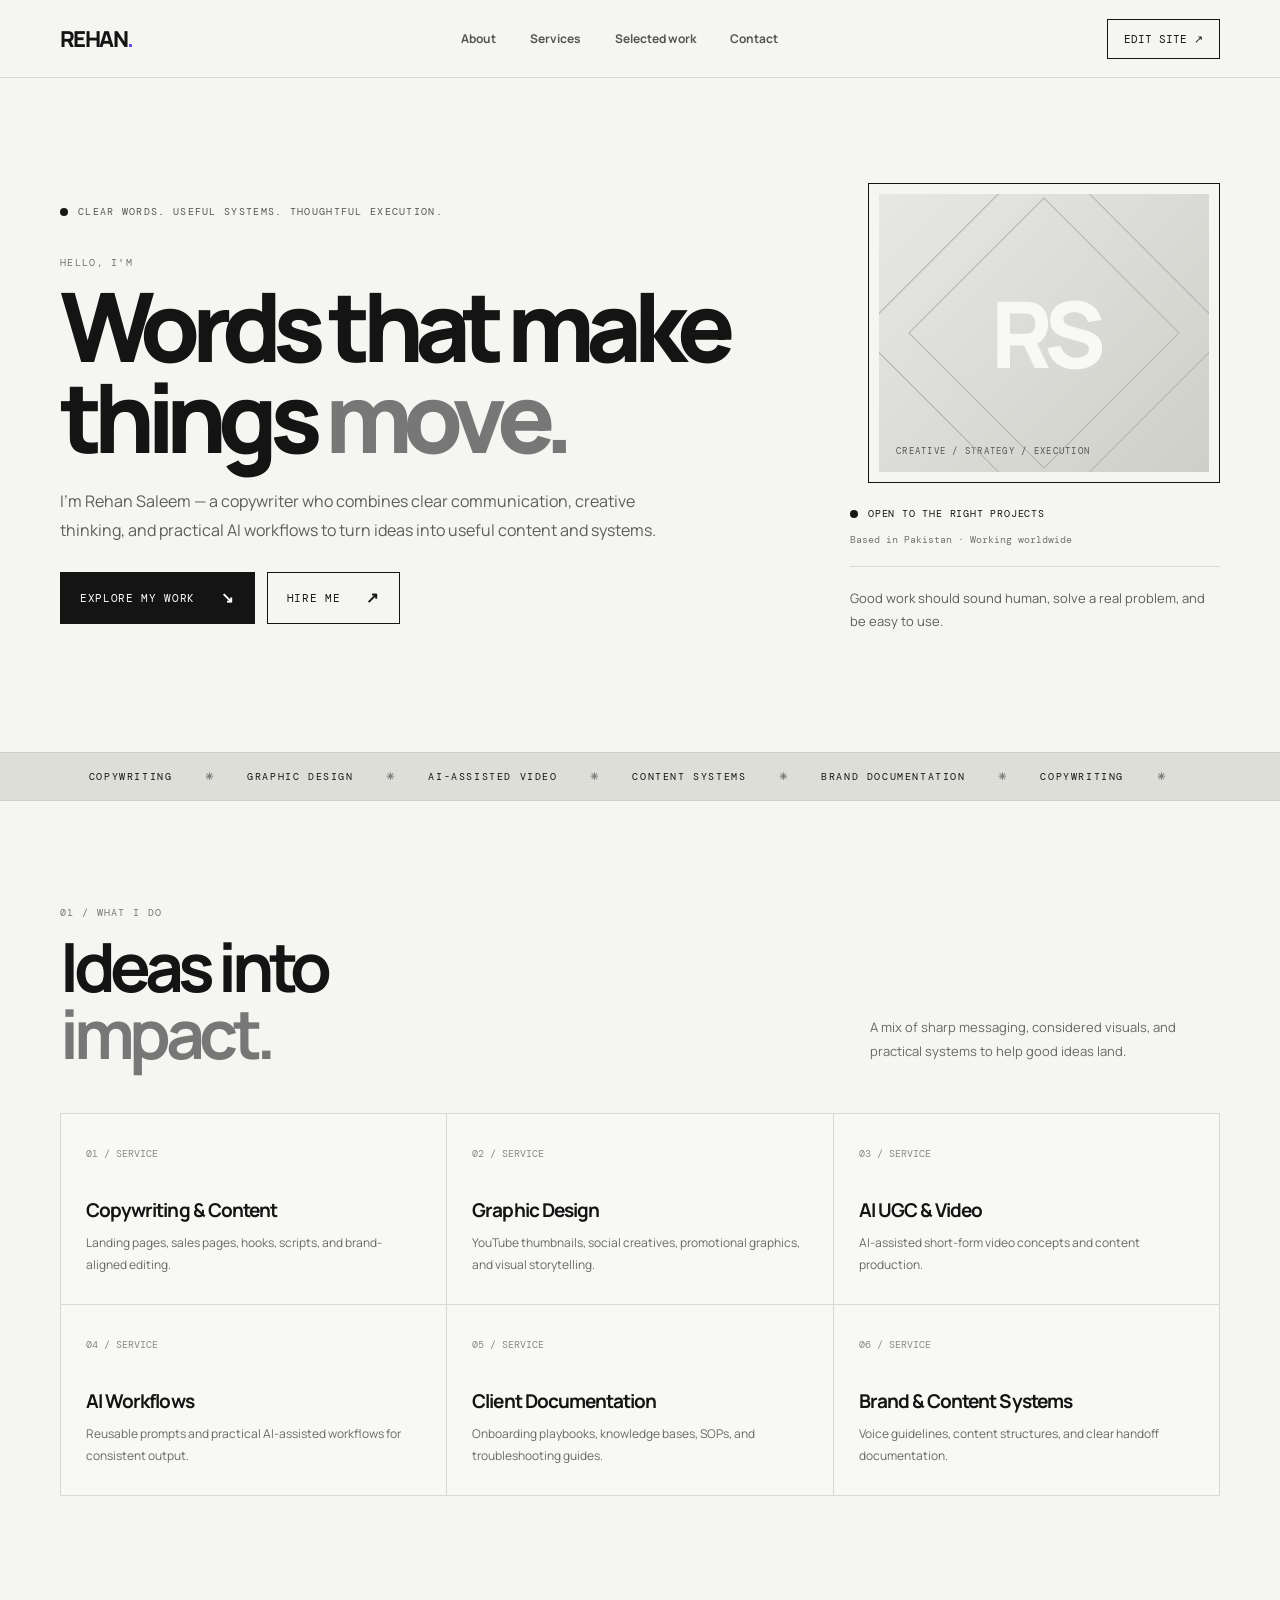
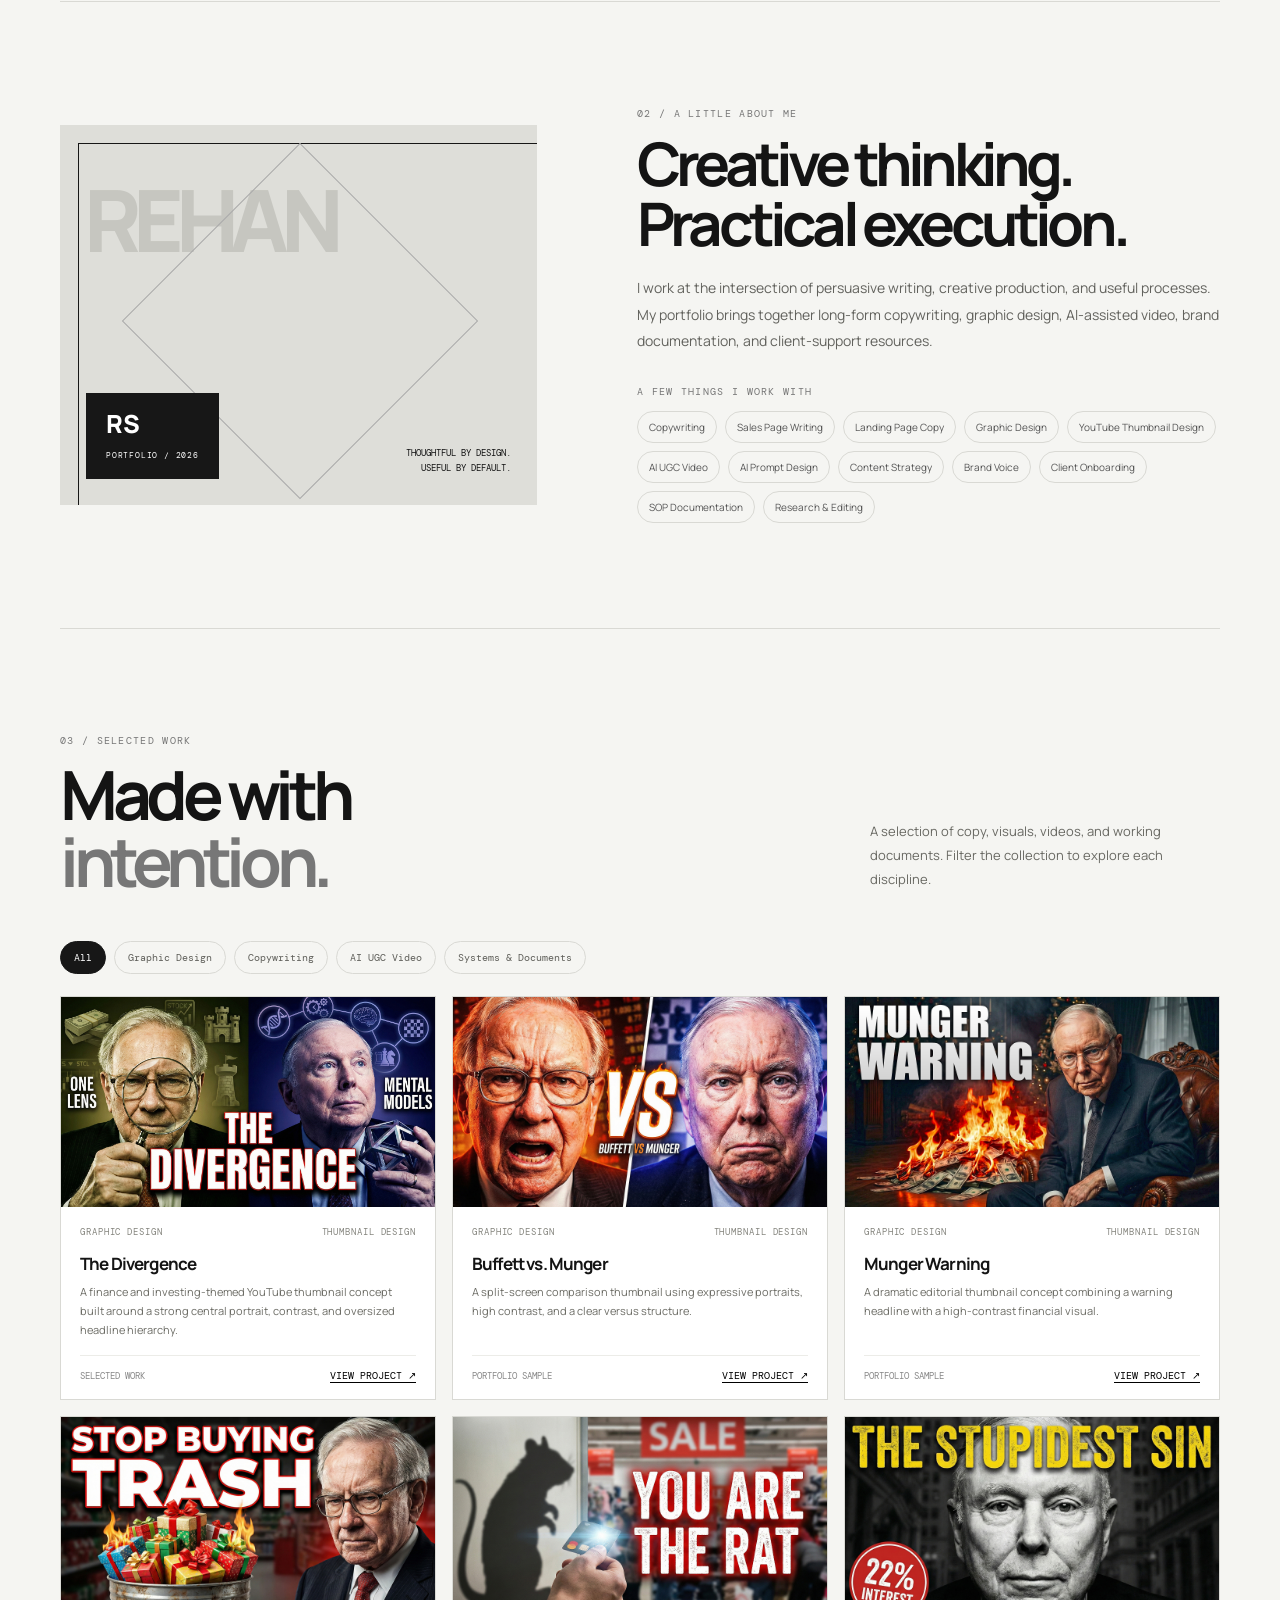
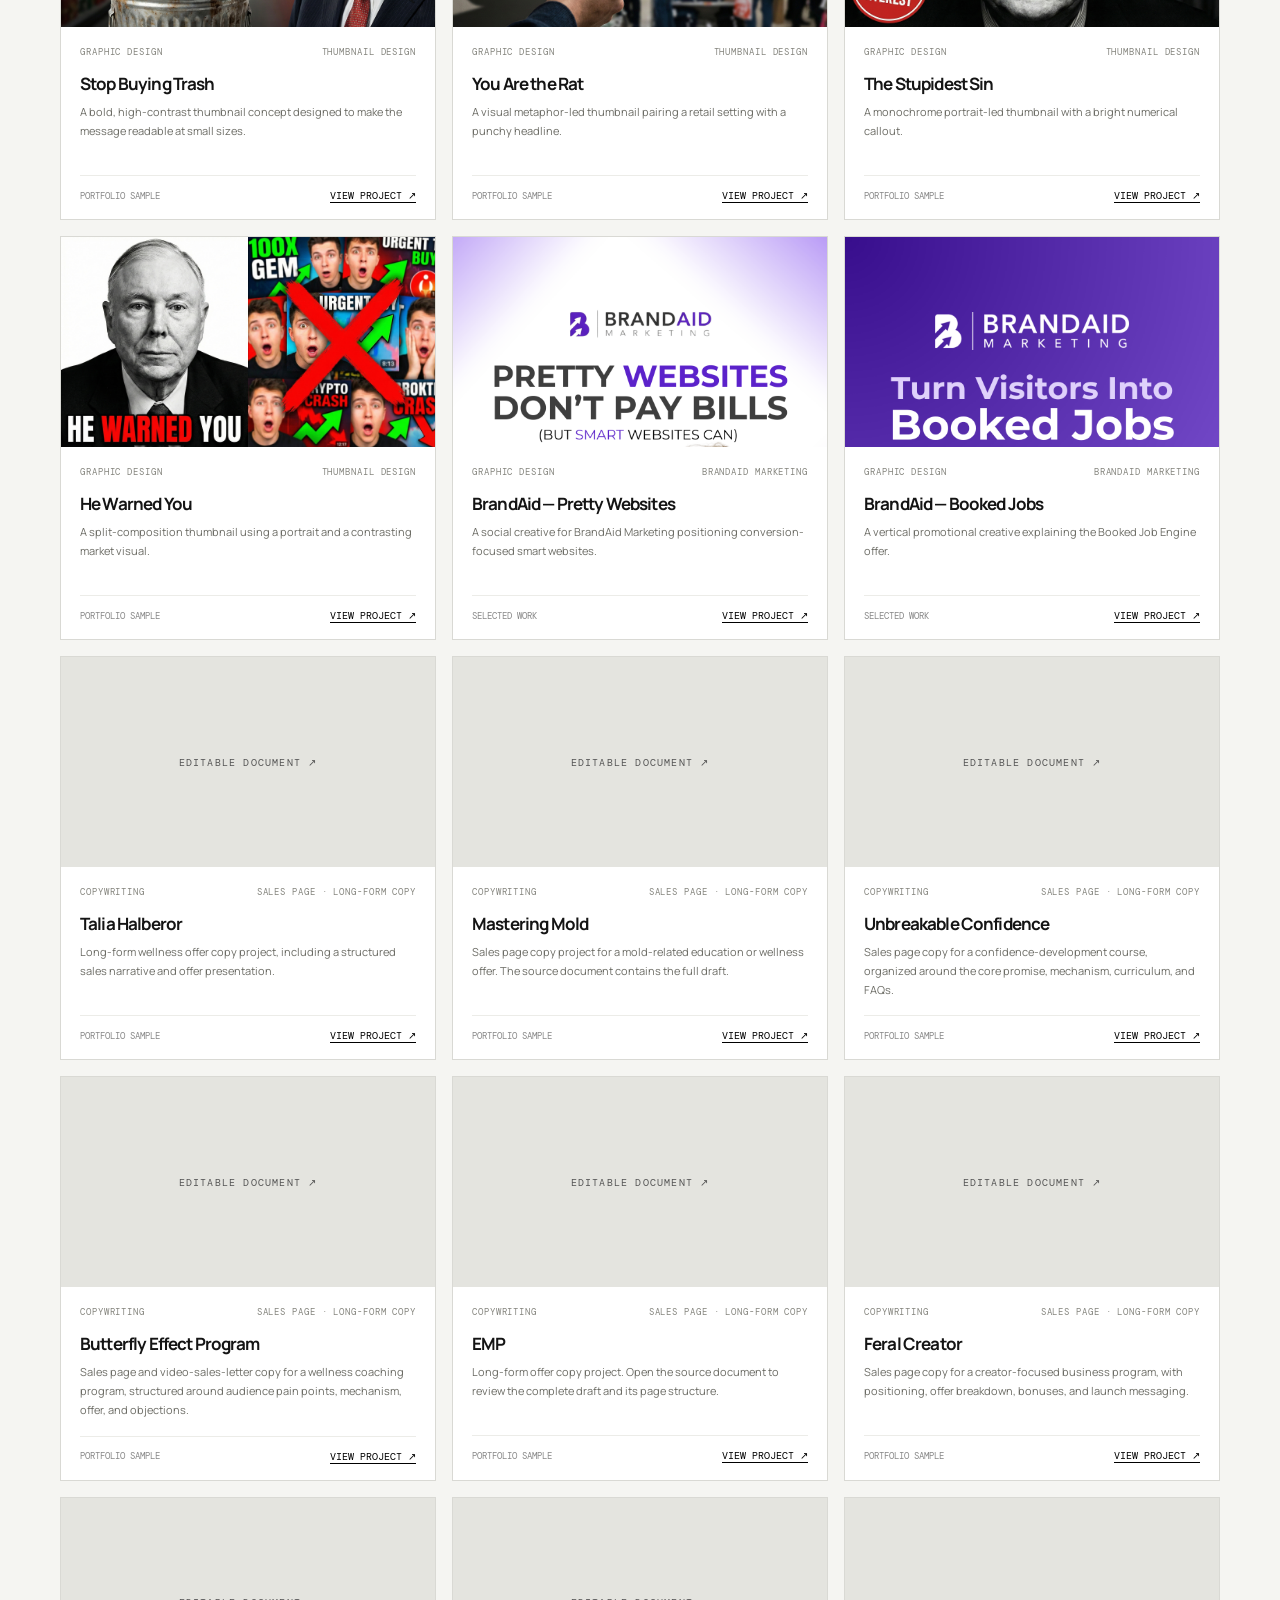
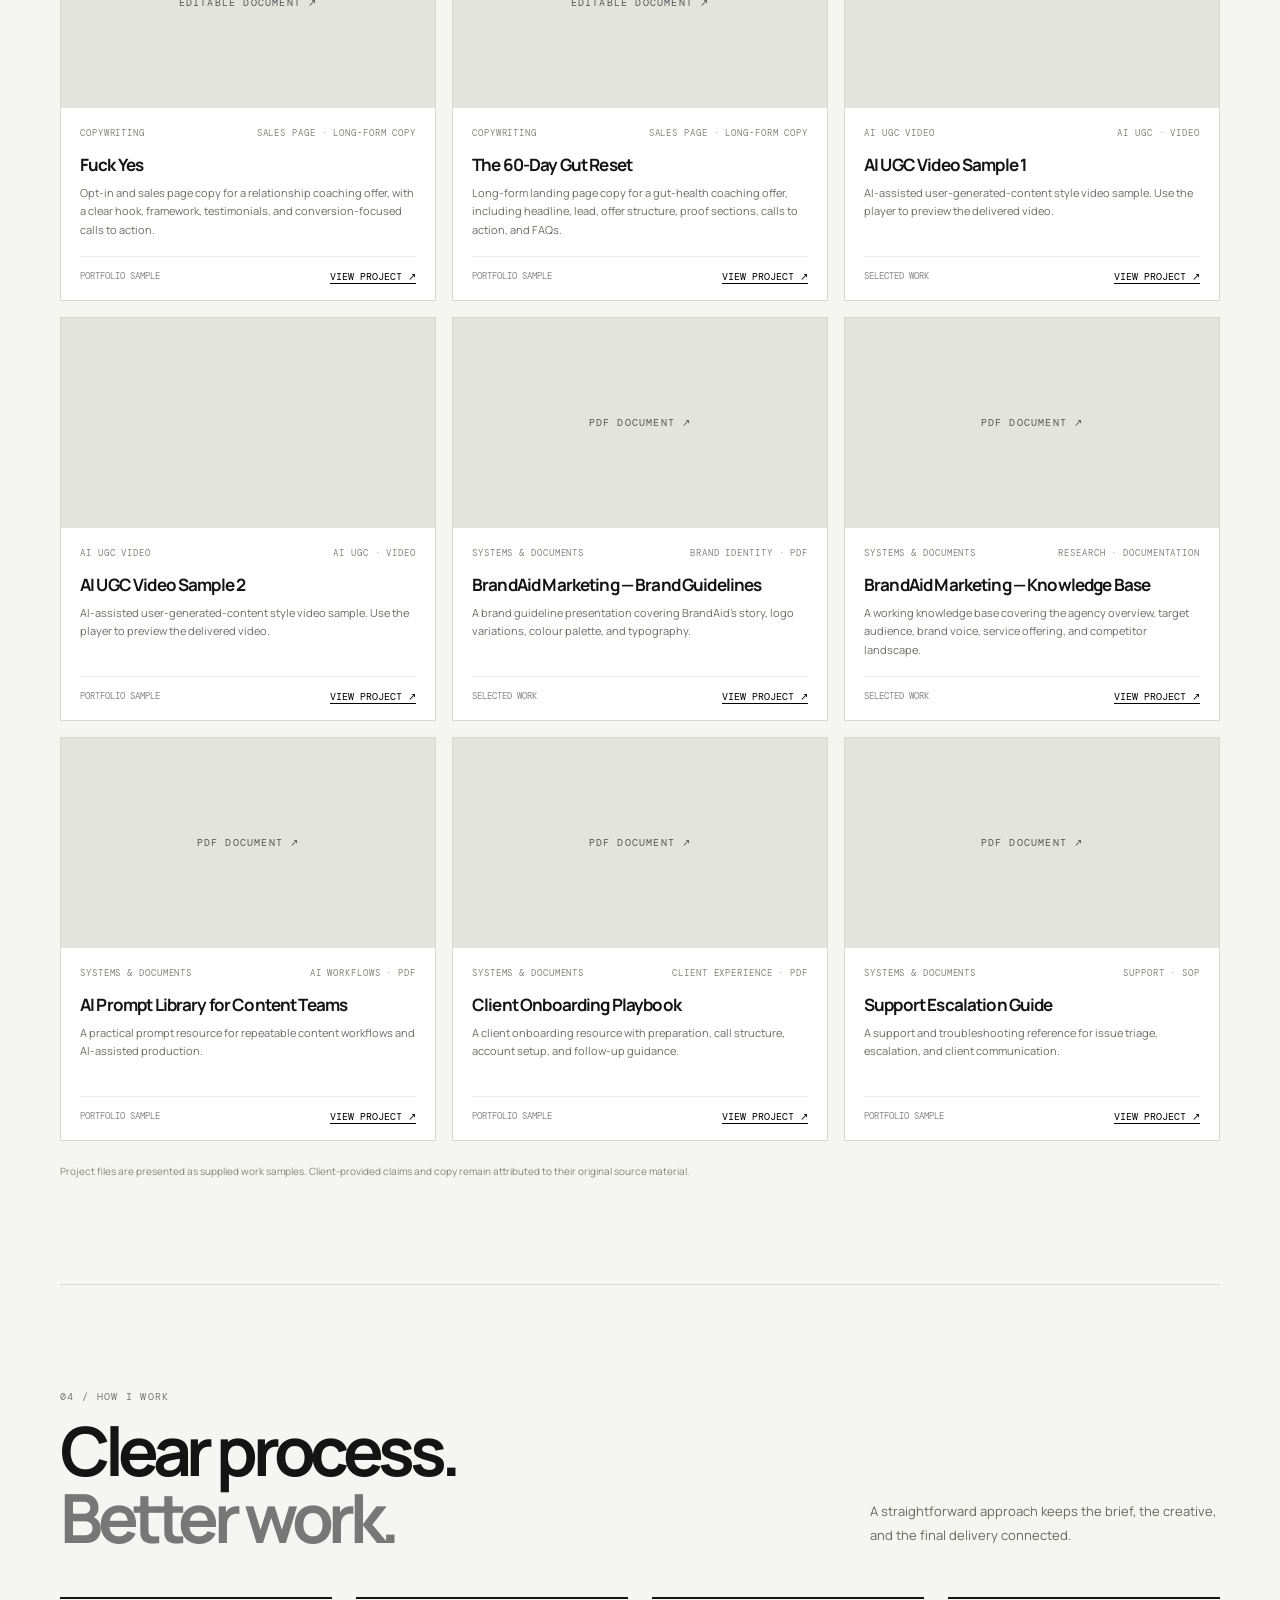
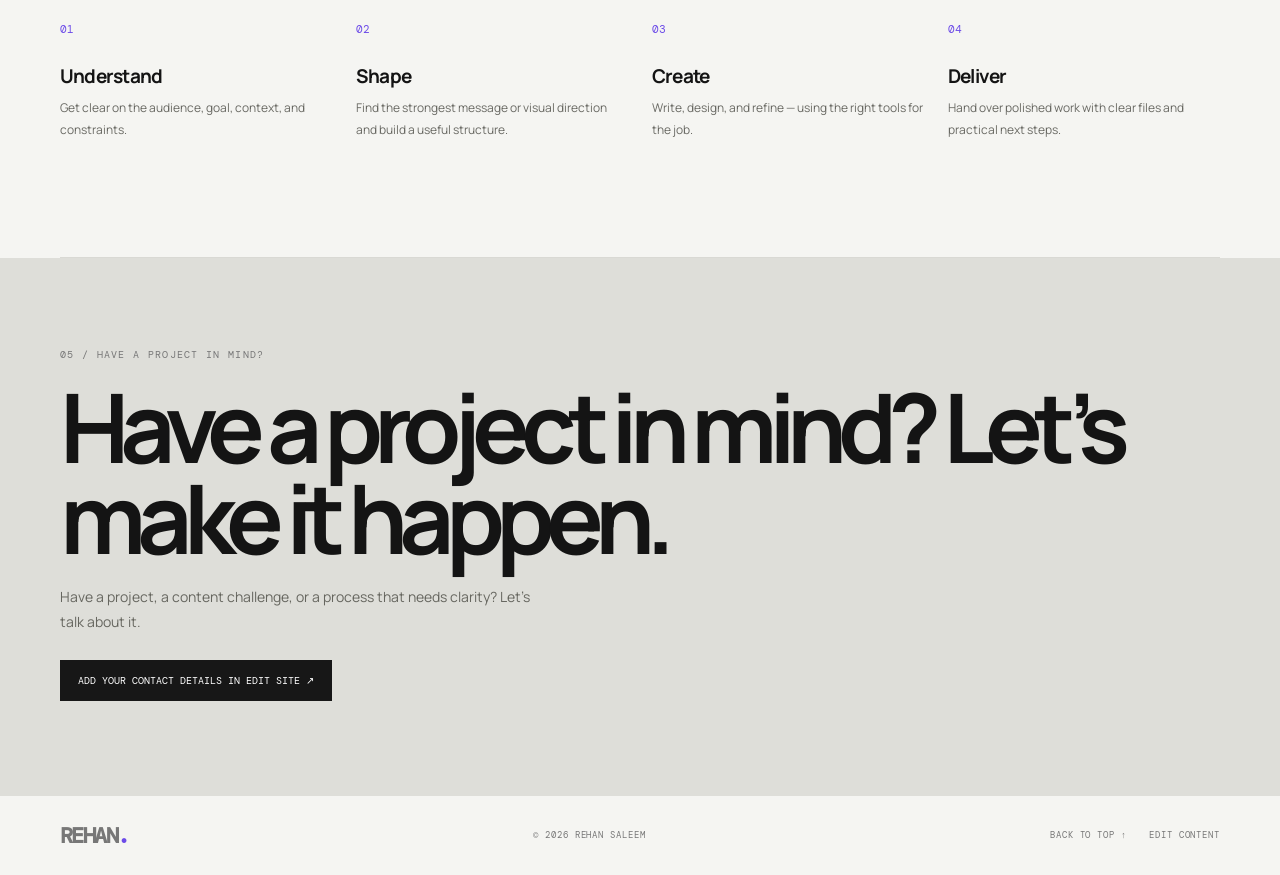
==== index.html @ f8c5d80b "Add files via upload" ====
<!doctype html>
<html lang="en">
<head>
<meta charset="utf-8"><meta name="viewport" content="width=device-width,initial-scale=1">
<meta name="description" content="Rehan Saleem — copywriting, graphic design, AI-assisted video, and content systems.">
<meta name="theme-color" content="#f5f5f2"><title>Rehan Saleem — Portfolio</title>
<link rel="preconnect" href="https://fonts.googleapis.com"><link rel="preconnect" href="https://fonts.gstatic.com" crossorigin>
<link href="https://fonts.googleapis.com/css2?family=DM+Mono:wght@400;500&family=Manrope:wght@400;500;600;700;800&display=swap" rel="stylesheet">
<link rel="stylesheet" href="styles.css">
</head>
<body>
<header class="topbar"><a class="wordmark" href="#home" id="brand">REHAN<span>.</span></a><nav><a href="#about">About</a><a href="#services">Services</a><a href="#work">Selected work</a><a href="#contact">Contact</a></nav><a class="nav-cta" href="admin.html">EDIT SITE ↗</a><button class="menu-toggle" aria-label="Toggle menu">☰</button></header>
<main>
<section class="hero section-wrap" id="home"><div class="hero-copy"><p class="eyebrow"><i></i><span id="eyebrow"></span></p><p class="hello">HELLO, I'M</p><h1 id="headline">Words that<br>make things <em>move.</em></h1><p class="intro" id="intro"></p><div class="hero-actions"><a class="button dark" href="#work">EXPLORE MY WORK <b>↘</b></a><a class="button light" href="#contact">HIRE ME <b>↗</b></a></div></div><aside class="hero-aside"><div class="portrait-frame"><div class="portrait-inner"><span class="portrait-monogram">RS</span><span class="portrait-caption">CREATIVE / STRATEGY / EXECUTION</span></div></div><div class="availability"><i></i><span id="availability"></span></div><p id="location"></p><div class="aside-rule"></div><p class="aside-note">Good work should sound human, solve a real problem, and be easy to use.</p></aside></section>
<div class="ticker"><div>COPYWRITING <b>✳</b> GRAPHIC DESIGN <b>✳</b> AI-ASSISTED VIDEO <b>✳</b> CONTENT SYSTEMS <b>✳</b> BRAND DOCUMENTATION <b>✳</b> COPYWRITING <b>✳</b></div></div>
<section class="section-wrap section" id="services"><div class="section-heading"><div><p class="kicker">01 / WHAT I DO</p><h2>Ideas into<br><em>impact.</em></h2></div><p class="section-intro">A mix of sharp messaging, considered visuals, and practical systems to help good ideas land.</p></div><div class="service-grid" id="service-grid"></div></section>
<section class="section-wrap section about-section" id="about"><div class="about-visual"><div class="about-outline"></div><div class="about-stamp">RS<br><small>PORTFOLIO / 2026</small></div><p>THOUGHTFUL BY DESIGN.<br>USEFUL BY DEFAULT.</p></div><div class="about-copy"><p class="kicker">02 / A LITTLE ABOUT ME</p><h2 id="about-title">Creative thinking.<br>Practical execution.</h2><p id="about-text"></p><div class="skill-label">A FEW THINGS I WORK WITH</div><div class="skill-list" id="skills"></div></div></section>
<section class="section-wrap section work-section" id="work"><div class="section-heading"><div><p class="kicker">03 / SELECTED WORK</p><h2>Made with<br><em>intention.</em></h2></div><p class="section-intro">A selection of copy, visuals, videos, and working documents. Filter the collection to explore each discipline.</p></div><div class="filters" id="filters"></div><div class="project-grid" id="project-grid"></div><p class="work-footnote">Project files are presented as supplied work samples. Client-provided claims and copy remain attributed to their original source material.</p></section>
<section class="section-wrap section process-section"><div class="section-heading"><div><p class="kicker">04 / HOW I WORK</p><h2>Clear process.<br><em>Better work.</em></h2></div><p class="section-intro">A straightforward approach keeps the brief, the creative, and the final delivery connected.</p></div><div class="process-grid"><article><span>01</span><h3>Understand</h3><p>Get clear on the audience, goal, context, and constraints.</p></article><article><span>02</span><h3>Shape</h3><p>Find the strongest message or visual direction and build a useful structure.</p></article><article><span>03</span><h3>Create</h3><p>Write, design, and refine — using the right tools for the job.</p></article><article><span>04</span><h3>Deliver</h3><p>Hand over polished work with clear files and practical next steps.</p></article></div></section>
<section class="contact-section" id="contact"><div class="section-wrap contact-inner"><p class="kicker">05 / HAVE A PROJECT IN MIND?</p><h2 id="contact-title">Let's build<br>something <em>great.</em></h2><p>Have a project, a content challenge, or a process that needs clarity? Let's talk about it.</p><div class="contact-actions" id="contact-actions"></div></div></section>
</main>
<footer class="footer section-wrap"><a class="wordmark" href="#home">REHAN<span>.</span></a><span>© <span id="year"></span> REHAN SALEEM</span><div><a href="#home">BACK TO TOP ↑</a><a href="admin.html">EDIT CONTENT</a></div></footer>
<div class="modal" id="project-modal" aria-hidden="true"><div class="modal-backdrop" data-close></div><div class="modal-panel"><button class="modal-close" data-close aria-label="Close">×</button><div id="modal-content"></div></div></div>
<script src="app.js"></script>
</body></html>
---- styles.css ----
:root{--paper:#f5f5f2;--white:#fff;--ink:#141414;--muted:#73736f;--line:#d9d9d4;--accent:#bdbdb8;--purple:#6c4be8;--mono:'DM Mono',monospace;--sans:Manrope,Arial,sans-serif}*{box-sizing:border-box}html{scroll-behavior:smooth}body{margin:0;background:var(--paper);color:var(--ink);font-family:var(--sans)}a{color:inherit;text-decoration:none}button{font:inherit}.section-wrap{width:min(1160px,calc(100% - 56px));margin-inline:auto}.topbar{height:78px;padding:0 max(28px,calc((100vw - 1160px)/2));display:flex;align-items:center;justify-content:space-between;border-bottom:1px solid var(--line);background:#f5f5f2;position:sticky;top:0;z-index:20}.wordmark{font-size:22px;font-weight:800;letter-spacing:-.07em}.wordmark span{color:var(--purple)}.topbar nav{display:flex;gap:34px;font-size:12px;font-weight:700;color:#555}.topbar nav a:hover,.footer a:hover{color:var(--purple)}.nav-cta{font:11px var(--mono);border:1px solid var(--ink);padding:12px 16px}.menu-toggle{display:none;border:0;background:none;font-size:22px}.hero{display:grid;grid-template-columns:1.25fr .75fr;gap:90px;align-items:center;padding-top:105px;padding-bottom:105px;min-height:590px}.eyebrow,.kicker,.hello,.skill-label{font:10px var(--mono);letter-spacing:.13em}.eyebrow{display:flex;align-items:center;gap:10px;color:#555}.eyebrow i,.availability i{width:8px;height:8px;border-radius:50%;background:#171717;display:inline-block}.hello{margin:38px 0 12px;color:var(--muted)}h1,h2,h3,p{margin-top:0}.hero h1{font-size:clamp(58px,7.5vw,100px);letter-spacing:-.09em;line-height:.94;margin:0 0 25px;font-weight:800}.hero h1 em,.section-heading h2 em,.contact-inner h2 em{font-style:normal;color:#777}.intro{font-size:16px;line-height:1.8;color:#5e5e59;max-width:600px}.hero-actions{display:flex;gap:12px;flex-wrap:wrap;margin-top:28px}.button{display:inline-flex;gap:26px;align-items:center;padding:15px 19px;font:11px var(--mono);letter-spacing:.06em;border:1px solid var(--ink);transition:.2s}.button:hover{transform:translateY(-3px)}.button.dark{background:var(--ink);color:#fff}.button.light{background:transparent}.button b{font-size:15px}.hero-aside{max-width:370px;justify-self:end;width:100%}.portrait-frame{height:300px;border:1px solid var(--ink);padding:10px;position:relative;margin:0 0 24px 18px}.portrait-inner{height:100%;background:linear-gradient(135deg,#e7e7e3,#cfcfca);display:flex;align-items:center;justify-content:center;position:relative;overflow:hidden}.portrait-inner:before,.portrait-inner:after{content:'';position:absolute;border:1px solid #b3b3ae;width:190px;height:190px;transform:rotate(45deg)}.portrait-inner:after{width:260px;height:260px}.portrait-monogram{font-size:92px;font-weight:800;letter-spacing:-.1em;color:#f8f8f5;z-index:1}.portrait-caption{position:absolute;bottom:15px;left:17px;font:9px var(--mono);letter-spacing:.14em;color:#555}.availability{display:flex;align-items:center;gap:10px;font:10px var(--mono);text-transform:uppercase;letter-spacing:.08em}.hero-aside>p{font:10px var(--mono);color:var(--muted);margin:13px 0}.aside-rule{height:1px;background:var(--line);margin:20px 0}.hero-aside .aside-note{font:13px var(--sans);line-height:1.8;color:#5e5e59}.ticker{overflow:hidden;background:#deded9;border-block:1px solid #d0d0cb;padding:17px 0;white-space:nowrap}.ticker div{text-align:center;font:10px var(--mono);letter-spacing:.16em}.ticker b{padding:0 25px;color:#777}.section{padding-top:105px;padding-bottom:105px;border-bottom:1px solid var(--line)}.section-heading{display:flex;align-items:end;justify-content:space-between;gap:30px;margin-bottom:46px}.kicker{color:#777}.section-heading h2,.about-copy h2{font-size:clamp(42px,5.3vw,68px);line-height:.99;letter-spacing:-.08em;margin:14px 0 0}.section-intro{max-width:350px;color:#686862;font-size:13px;line-height:1.85;margin-bottom:4px}.service-grid{display:grid;grid-template-columns:repeat(3,1fr);border-top:1px solid var(--line);border-left:1px solid var(--line)}.service-card{padding:26px 25px 29px;border-right:1px solid var(--line);border-bottom:1px solid var(--line);min-height:185px;background:#f8f8f5}.service-card .num{font:10px var(--mono);color:#8a8a84}.service-card h3{font-size:19px;letter-spacing:-.05em;margin:35px 0 9px}.service-card p{font-size:12px;line-height:1.8;color:#696963;margin:0}.about-section{display:grid;grid-template-columns:.9fr 1.1fr;gap:100px;align-items:center}.about-visual{height:380px;background:#deded9;position:relative;display:flex;align-items:end;padding:26px;overflow:hidden}.about-outline{position:absolute;inset:18px -18px -18px 18px;border:1px solid #161616;pointer-events:none}.about-visual:before{content:'REHAN';position:absolute;top:35px;left:24px;font-size:clamp(48px,7vw,86px);font-weight:800;letter-spacing:-.1em;color:#c6c6c0}.about-visual:after{content:'';position:absolute;width:250px;height:250px;border:1px solid #aaa;transform:rotate(45deg);top:70px;left:calc(50% - 125px)}.about-stamp{z-index:1;background:#171717;color:white;padding:18px 20px;font-size:25px;font-weight:800;line-height:1}.about-stamp small{font:8px var(--mono);letter-spacing:.1em}.about-visual>p{z-index:1;margin:0 0 3px auto;font:9px var(--mono);line-height:1.7;text-align:right}.about-copy h2{font-size:clamp(38px,4.7vw,60px);margin-bottom:22px}.about-copy>p:not(.kicker){font-size:14px;line-height:1.9;color:#62625d}.skill-label{margin:30px 0 13px;color:#777}.skill-list{display:flex;gap:8px;flex-wrap:wrap}.skill-list span{border:1px solid var(--line);padding:8px 11px;border-radius:30px;font-size:10px;color:#555}.filters{display:flex;gap:8px;flex-wrap:wrap;margin-bottom:22px}.filter{background:transparent;border:1px solid var(--line);padding:9px 13px;border-radius:30px;font:10px var(--mono);cursor:pointer;color:#5e5e59}.filter.active,.filter:hover{background:#171717;color:#fff;border-color:#171717}.project-grid{display:grid;grid-template-columns:repeat(3,1fr);gap:16px}.project-card{background:#fff;border:1px solid var(--line);transition:.22s;min-width:0}.project-card:hover{transform:translateY(-4px);box-shadow:0 14px 35px #0000000c}.project-media{height:210px;background:#e4e4df;overflow:hidden;display:grid;place-items:center;position:relative}.project-media img{width:100%;height:100%;object-fit:cover;display:block;transition:transform .5s}.project-card:hover .project-media img{transform:scale(1.035)}.project-media .media-label{font:10px var(--mono);letter-spacing:.12em;color:#555}.project-media video{width:100%;height:100%;object-fit:cover}.project-body{padding:19px 19px 17px}.project-meta{display:flex;justify-content:space-between;gap:10px;font:9px var(--mono);letter-spacing:.1em;color:#85857e;text-transform:uppercase}.project-body h3{font-size:17px;letter-spacing:-.05em;margin:14px 0 8px}.project-body p{font-size:11px;line-height:1.7;color:#6c6c65;min-height:56px;margin:0}.project-bottom{border-top:1px solid #ecece8;margin-top:16px;padding-top:13px;display:flex;justify-content:space-between;align-items:center}.project-bottom button,.project-bottom a{border:0;background:none;padding:0;font:10px var(--mono);cursor:pointer;text-decoration:underline;text-underline-offset:3px}.project-bottom span{font:9px var(--mono);color:#888}.work-footnote{font-size:10px;line-height:1.6;color:#85857e;margin:22px 0 0}.process-grid{display:grid;grid-template-columns:repeat(4,1fr);gap:24px}.process-grid article{border-top:2px solid var(--ink);padding-top:17px}.process-grid article span{font:11px var(--mono);color:var(--purple)}.process-grid h3{font-size:19px;letter-spacing:-.04em;margin:25px 0 8px}.process-grid p{font-size:12px;line-height:1.8;color:#696963}.contact-section{background:#deded9}.contact-inner{padding-top:90px;padding-bottom:95px}.contact-inner h2{font-size:clamp(55px,8vw,96px);letter-spacing:-.09em;line-height:.95;margin:20px 0}.contact-inner>p:not(.kicker){font-size:14px;line-height:1.8;color:#66665f;max-width:470px}.contact-actions{display:flex;gap:10px;flex-wrap:wrap;margin-top:26px}.contact-actions a{background:#171717;color:#fff;padding:14px 18px;font:10px var(--mono)}.contact-actions a.secondary{background:transparent;color:#171717;border:1px solid #171717}.footer{padding-block:25px;display:flex;align-items:center;justify-content:space-between;font:9px var(--mono);letter-spacing:.1em;color:#777}.footer>div{display:flex;gap:22px}.modal{display:none;position:fixed;inset:0;z-index:40;align-items:center;justify-content:center;padding:20px}.modal.open{display:flex}.modal-backdrop{position:absolute;inset:0;background:#000a}.modal-panel{position:relative;background:#f7f7f4;width:min(850px,100%);max-height:90vh;overflow:auto;padding:28px}.modal-close{position:absolute;right:15px;top:10px;border:0;background:none;font-size:30px;cursor:pointer}.modal-panel h2{font-size:35px;letter-spacing:-.07em;margin:10px 0}.modal-panel p{font-size:13px;line-height:1.8;color:#666}.modal-asset{width:100%;max-height:62vh;object-fit:contain;background:#e3e3df;margin-top:20px}.modal-panel video{width:100%;max-height:62vh;margin-top:20px;background:#111}.modal-download{display:inline-block;margin-top:12px;background:#171717;color:white;padding:12px 16px;font:10px var(--mono)}
@media(max-width:850px){.hero{gap:45px}.about-section{gap:55px}.project-grid{grid-template-columns:repeat(2,1fr)}}@media(max-width:650px){.section-wrap{width:calc(100% - 36px)}.topbar{height:68px;padding:0 18px}.topbar nav{display:none;position:absolute;top:67px;left:0;right:0;background:var(--paper);padding:20px;flex-direction:column;border-bottom:1px solid var(--line)}.topbar nav.show{display:flex}.nav-cta{margin-left:auto;margin-right:14px;padding:10px}.menu-toggle{display:block}.hero{grid-template-columns:1fr;padding-top:65px;padding-bottom:65px;gap:45px}.hero h1{font-size:clamp(57px,15vw,82px)}.hero-aside{justify-self:start;max-width:100%}.portrait-frame{height:230px;margin-left:10px}.section{padding-block:72px}.section-heading{display:block}.section-intro{margin-top:18px}.service-grid{grid-template-columns:1fr 1fr}.service-card{padding:20px;min-height:170px}.service-card h3{margin-top:24px}.about-section{grid-template-columns:1fr;gap:48px}.about-visual{height:290px;margin-right:12px}.project-grid{grid-template-columns:1fr}.project-media{height:230px}.process-grid{grid-template-columns:1fr 1fr;gap:22px}.contact-inner{padding-block:70px}.footer{align-items:flex-start;gap:14px;flex-wrap:wrap}.footer>div{width:100%;justify-content:space-between}.modal-panel{padding:23px 17px}.ticker div{text-align:left;padding-left:20px}}@media(max-width:390px){.service-grid{grid-template-columns:1fr}.hero-actions .button{flex:1;justify-content:space-between}.process-grid{grid-template-columns:1fr}}
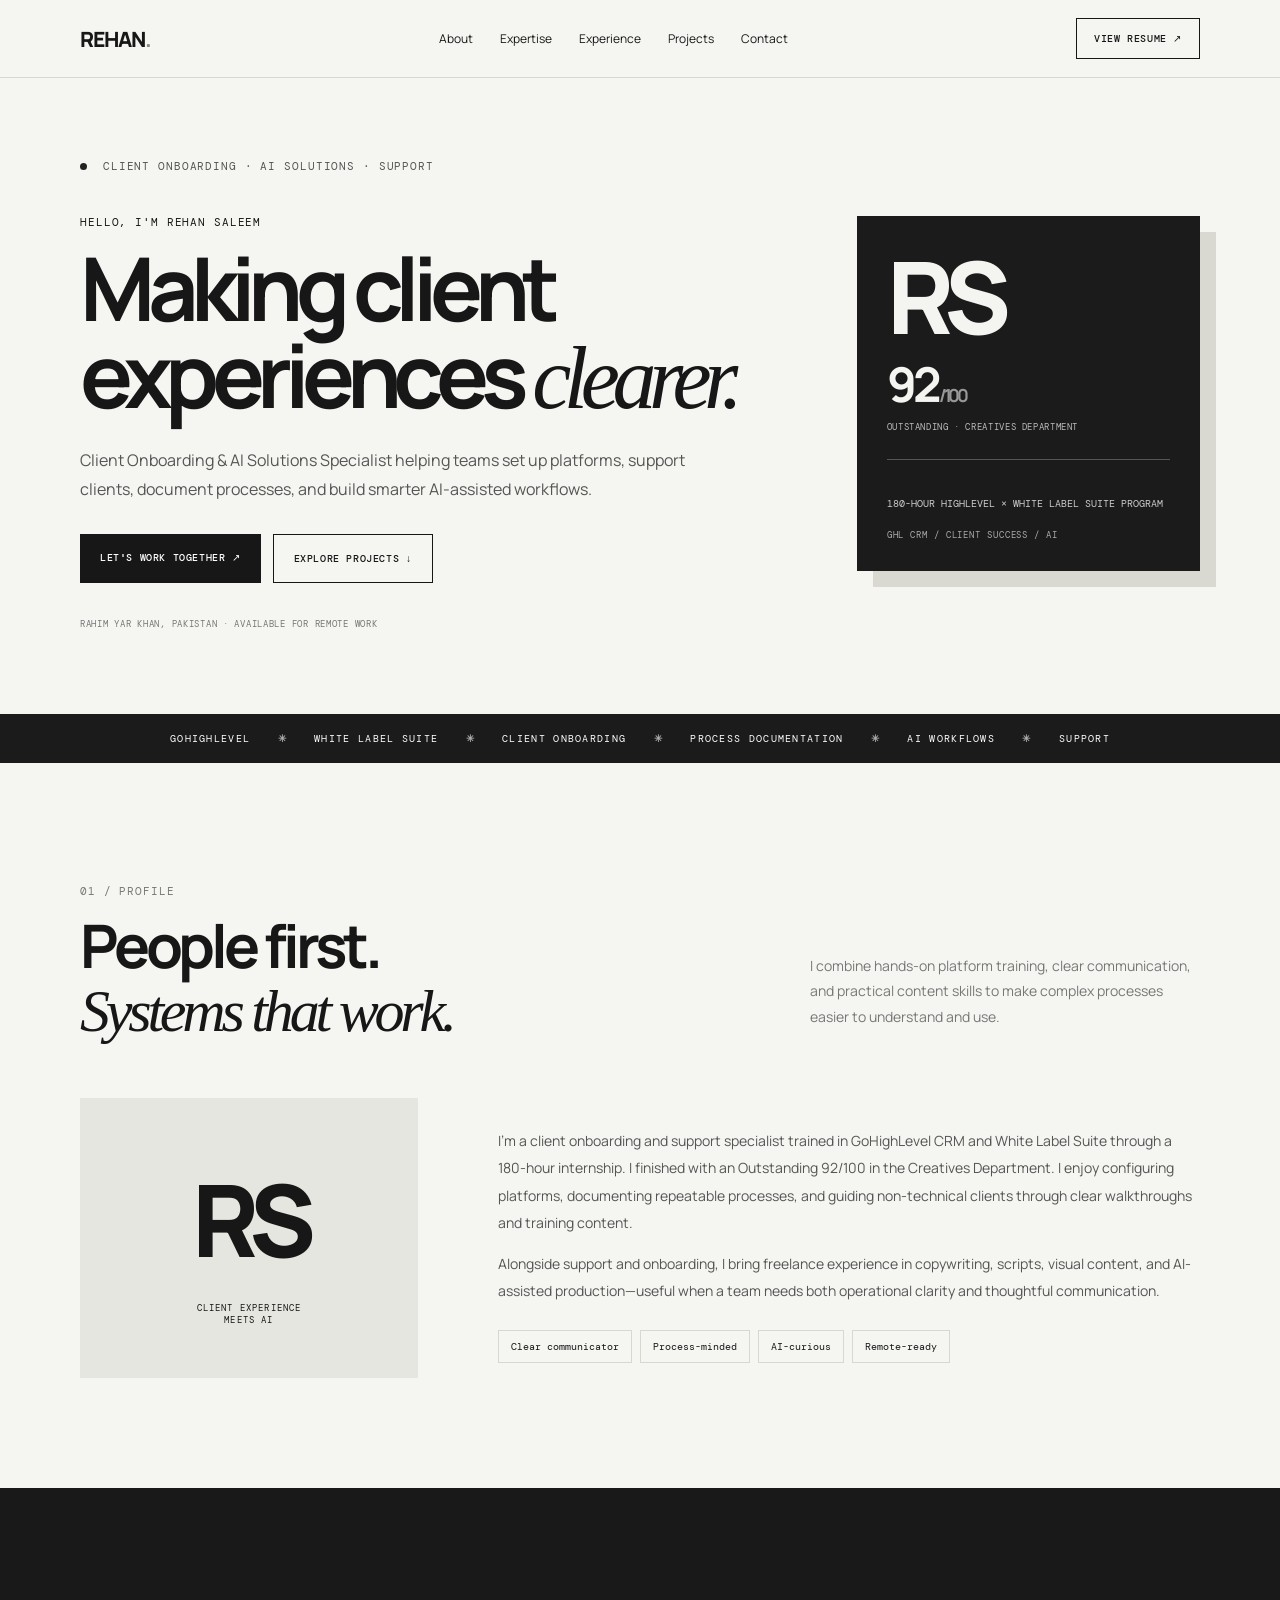
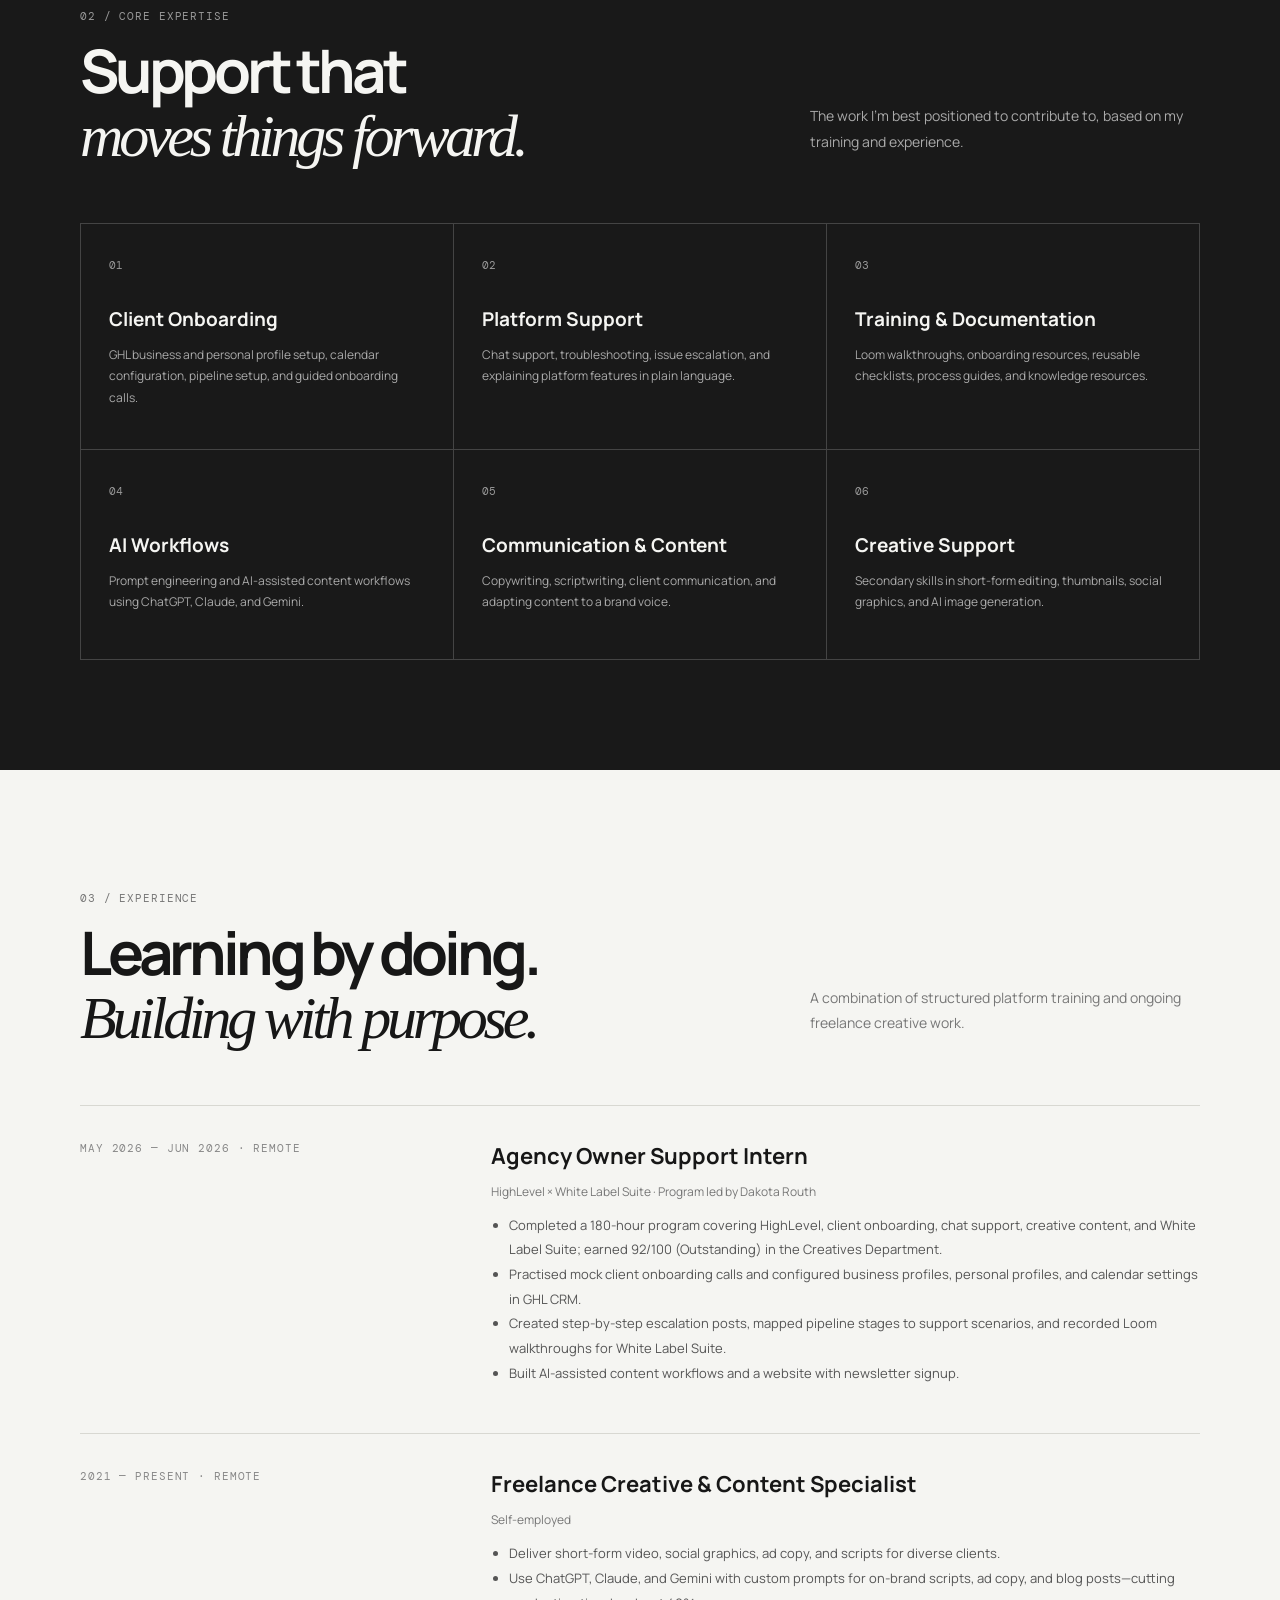
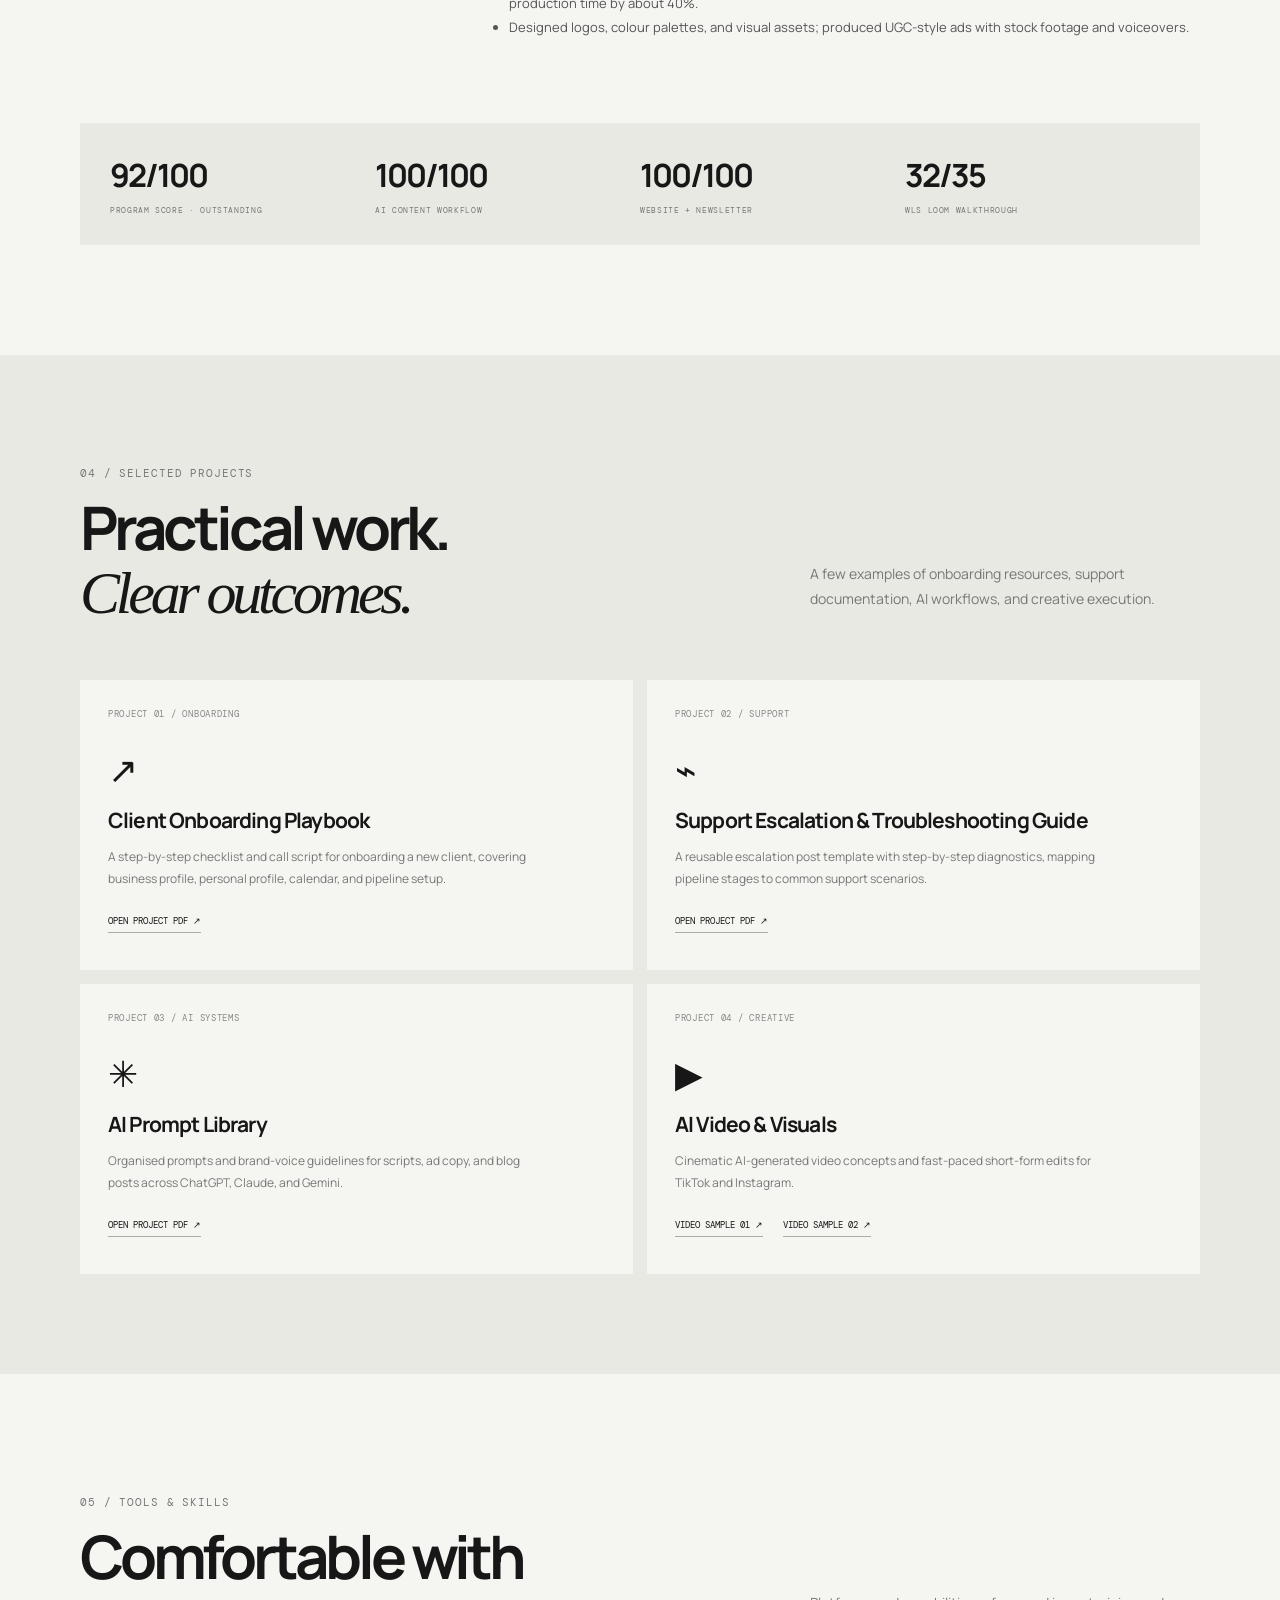
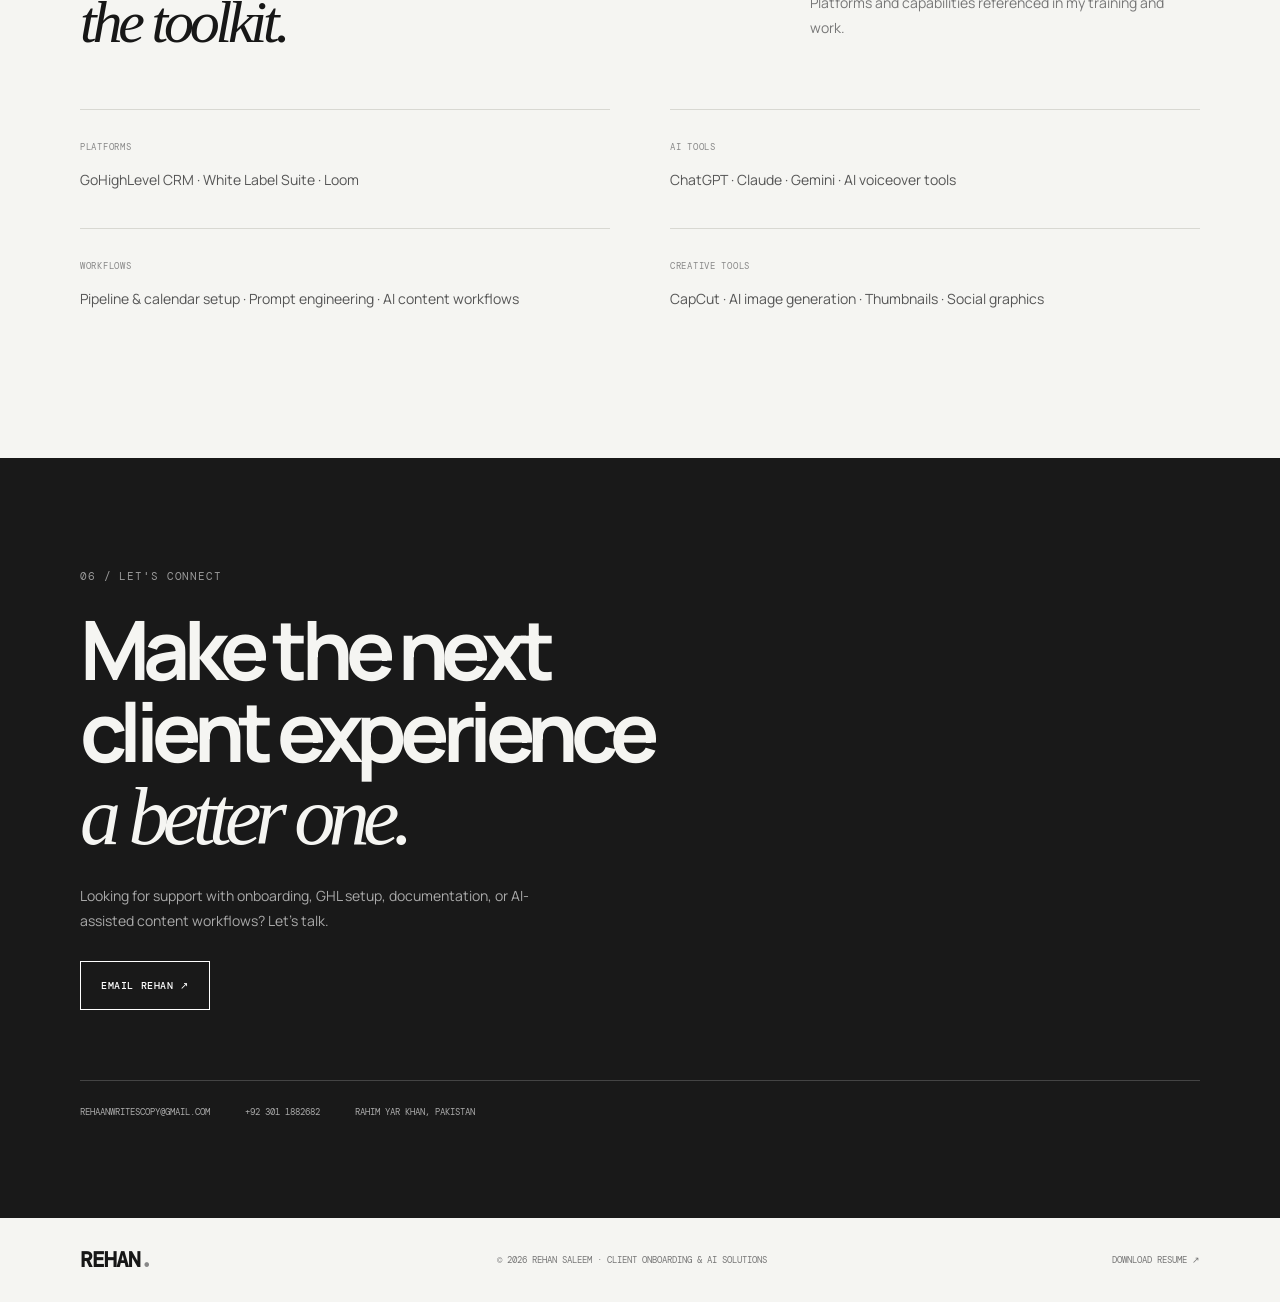
==== commit 6384b36d: "Add files via upload" ====
--- a/index.html
+++ b/index.html
@@ -1,25 +1 @@
-<!doctype html>
-<html lang="en">
-<head>
-<meta charset="utf-8"><meta name="viewport" content="width=device-width,initial-scale=1">
-<meta name="description" content="Rehan Saleem — copywriting, graphic design, AI-assisted video, and content systems.">
-<meta name="theme-color" content="#f5f5f2"><title>Rehan Saleem — Portfolio</title>
-<link rel="preconnect" href="https://fonts.googleapis.com"><link rel="preconnect" href="https://fonts.gstatic.com" crossorigin>
-<link href="https://fonts.googleapis.com/css2?family=DM+Mono:wght@400;500&family=Manrope:wght@400;500;600;700;800&display=swap" rel="stylesheet">
-<link rel="stylesheet" href="styles.css">
-</head>
-<body>
-<header class="topbar"><a class="wordmark" href="#home" id="brand">REHAN<span>.</span></a><nav><a href="#about">About</a><a href="#services">Services</a><a href="#work">Selected work</a><a href="#contact">Contact</a></nav><a class="nav-cta" href="admin.html">EDIT SITE ↗</a><button class="menu-toggle" aria-label="Toggle menu">☰</button></header>
-<main>
-<section class="hero section-wrap" id="home"><div class="hero-copy"><p class="eyebrow"><i></i><span id="eyebrow"></span></p><p class="hello">HELLO, I'M</p><h1 id="headline">Words that<br>make things <em>move.</em></h1><p class="intro" id="intro"></p><div class="hero-actions"><a class="button dark" href="#work">EXPLORE MY WORK <b>↘</b></a><a class="button light" href="#contact">HIRE ME <b>↗</b></a></div></div><aside class="hero-aside"><div class="portrait-frame"><div class="portrait-inner"><span class="portrait-monogram">RS</span><span class="portrait-caption">CREATIVE / STRATEGY / EXECUTION</span></div></div><div class="availability"><i></i><span id="availability"></span></div><p id="location"></p><div class="aside-rule"></div><p class="aside-note">Good work should sound human, solve a real problem, and be easy to use.</p></aside></section>
-<div class="ticker"><div>COPYWRITING <b>✳</b> GRAPHIC DESIGN <b>✳</b> AI-ASSISTED VIDEO <b>✳</b> CONTENT SYSTEMS <b>✳</b> BRAND DOCUMENTATION <b>✳</b> COPYWRITING <b>✳</b></div></div>
-<section class="section-wrap section" id="services"><div class="section-heading"><div><p class="kicker">01 / WHAT I DO</p><h2>Ideas into<br><em>impact.</em></h2></div><p class="section-intro">A mix of sharp messaging, considered visuals, and practical systems to help good ideas land.</p></div><div class="service-grid" id="service-grid"></div></section>
-<section class="section-wrap section about-section" id="about"><div class="about-visual"><div class="about-outline"></div><div class="about-stamp">RS<br><small>PORTFOLIO / 2026</small></div><p>THOUGHTFUL BY DESIGN.<br>USEFUL BY DEFAULT.</p></div><div class="about-copy"><p class="kicker">02 / A LITTLE ABOUT ME</p><h2 id="about-title">Creative thinking.<br>Practical execution.</h2><p id="about-text"></p><div class="skill-label">A FEW THINGS I WORK WITH</div><div class="skill-list" id="skills"></div></div></section>
-<section class="section-wrap section work-section" id="work"><div class="section-heading"><div><p class="kicker">03 / SELECTED WORK</p><h2>Made with<br><em>intention.</em></h2></div><p class="section-intro">A selection of copy, visuals, videos, and working documents. Filter the collection to explore each discipline.</p></div><div class="filters" id="filters"></div><div class="project-grid" id="project-grid"></div><p class="work-footnote">Project files are presented as supplied work samples. Client-provided claims and copy remain attributed to their original source material.</p></section>
-<section class="section-wrap section process-section"><div class="section-heading"><div><p class="kicker">04 / HOW I WORK</p><h2>Clear process.<br><em>Better work.</em></h2></div><p class="section-intro">A straightforward approach keeps the brief, the creative, and the final delivery connected.</p></div><div class="process-grid"><article><span>01</span><h3>Understand</h3><p>Get clear on the audience, goal, context, and constraints.</p></article><article><span>02</span><h3>Shape</h3><p>Find the strongest message or visual direction and build a useful structure.</p></article><article><span>03</span><h3>Create</h3><p>Write, design, and refine — using the right tools for the job.</p></article><article><span>04</span><h3>Deliver</h3><p>Hand over polished work with clear files and practical next steps.</p></article></div></section>
-<section class="contact-section" id="contact"><div class="section-wrap contact-inner"><p class="kicker">05 / HAVE A PROJECT IN MIND?</p><h2 id="contact-title">Let's build<br>something <em>great.</em></h2><p>Have a project, a content challenge, or a process that needs clarity? Let's talk about it.</p><div class="contact-actions" id="contact-actions"></div></div></section>
-</main>
-<footer class="footer section-wrap"><a class="wordmark" href="#home">REHAN<span>.</span></a><span>© <span id="year"></span> REHAN SALEEM</span><div><a href="#home">BACK TO TOP ↑</a><a href="admin.html">EDIT CONTENT</a></div></footer>
-<div class="modal" id="project-modal" aria-hidden="true"><div class="modal-backdrop" data-close></div><div class="modal-panel"><button class="modal-close" data-close aria-label="Close">×</button><div id="modal-content"></div></div></div>
-<script src="app.js"></script>
-</body></html>
+<!doctype html><html lang="en"><head><meta charset="utf-8"><meta name="viewport" content="width=device-width,initial-scale=1"><meta name="description" content="Rehan Saleem — Client Onboarding & AI Solutions Specialist. GoHighLevel, White Label Suite, client support and AI workflows."><meta name="theme-color" content="#f5f5f2"><title>Rehan Saleem — Client Onboarding & AI Solutions</title><link rel="preconnect" href="https://fonts.googleapis.com"><link rel="preconnect" href="https://fonts.gstatic.com" crossorigin><link href="https://fonts.googleapis.com/css2?family=DM+Mono:wght@400;500&family=Manrope:wght@400;500;600;700;800&display=swap" rel="stylesheet"><link rel="stylesheet" href="styles.css"></head><body><header class="top"><a class="logo" href="#home">REHAN<span>.</span></a><nav id="nav"><a href="#about">About</a><a href="#expertise">Expertise</a><a href="#experience">Experience</a><a href="#work">Projects</a><a href="#contact">Contact</a></nav><a class="navbtn" href="assets/Rehan-Saleem-Resume.pdf" target="_blank">VIEW RESUME ↗</a><button class="hamb" aria-label="Toggle navigation">☰</button></header><main id="home"><section class="hero wrap"><div><p class="eyebrow"><i></i> CLIENT ONBOARDING · AI SOLUTIONS · SUPPORT</p><p class="hello">HELLO, I'M REHAN SALEEM</p><h1>Making client<br>experiences <em>clearer.</em></h1><p class="lead">Client Onboarding & AI Solutions Specialist helping teams set up platforms, support clients, document processes, and build smarter AI-assisted workflows.</p><div class="actions"><a class="btn black" href="#contact">LET'S WORK TOGETHER ↗</a><a class="btn white" href="#work">EXPLORE PROJECTS ↓</a></div><p class="location">RAHIM YAR KHAN, PAKISTAN · AVAILABLE FOR REMOTE WORK</p></div><aside class="hero-card"><div class="monogram">RS</div><div class="score"><strong>92<span>/100</span></strong><small>OUTSTANDING · CREATIVES DEPARTMENT</small></div><div class="cardline"></div><p>180-HOUR HIGHLEVEL × WHITE LABEL SUITE PROGRAM</p><span class="cardtag">GHL CRM / CLIENT SUCCESS / AI</span></aside></section><div class="ticker">GOHIGHLEVEL <b>✳</b> WHITE LABEL SUITE <b>✳</b> CLIENT ONBOARDING <b>✳</b> PROCESS DOCUMENTATION <b>✳</b> AI WORKFLOWS <b>✳</b> SUPPORT</div><section class="section wrap" id="about"><div class="heading"><div><p class="kicker">01 / PROFILE</p><h2>People first.<br><em>Systems that work.</em></h2></div><p class="sub">I combine hands-on platform training, clear communication, and practical content skills to make complex processes easier to understand and use.</p></div><div class="aboutgrid"><div class="aboutmark">RS<span>CLIENT EXPERIENCE<br>MEETS AI</span></div><div><p class="bodycopy">I’m a client onboarding and support specialist trained in GoHighLevel CRM and White Label Suite through a 180-hour internship. I finished with an Outstanding 92/100 in the Creatives Department. I enjoy configuring platforms, documenting repeatable processes, and guiding non-technical clients through clear walkthroughs and training content.</p><p class="bodycopy">Alongside support and onboarding, I bring freelance experience in copywriting, scripts, visual content, and AI-assisted production—useful when a team needs both operational clarity and thoughtful communication.</p><div class="chips"><span>Clear communicator</span><span>Process-minded</span><span>AI-curious</span><span>Remote-ready</span></div></div></div></section><section class="section darksec" id="expertise"><div class="wrap"><div class="heading"><div><p class="kicker">02 / CORE EXPERTISE</p><h2>Support that<br><em>moves things forward.</em></h2></div><p class="sub">The work I’m best positioned to contribute to, based on my training and experience.</p></div><div class="expertgrid"><article><b>01</b><h3>Client Onboarding</h3><p>GHL business and personal profile setup, calendar configuration, pipeline setup, and guided onboarding calls.</p></article><article><b>02</b><h3>Platform Support</h3><p>Chat support, troubleshooting, issue escalation, and explaining platform features in plain language.</p></article><article><b>03</b><h3>Training & Documentation</h3><p>Loom walkthroughs, onboarding resources, reusable checklists, process guides, and knowledge resources.</p></article><article><b>04</b><h3>AI Workflows</h3><p>Prompt engineering and AI-assisted content workflows using ChatGPT, Claude, and Gemini.</p></article><article><b>05</b><h3>Communication & Content</h3><p>Copywriting, scriptwriting, client communication, and adapting content to a brand voice.</p></article><article><b>06</b><h3>Creative Support</h3><p>Secondary skills in short-form editing, thumbnails, social graphics, and AI image generation.</p></article></div></div></section><section class="section wrap" id="experience"><div class="heading"><div><p class="kicker">03 / EXPERIENCE</p><h2>Learning by doing.<br><em>Building with purpose.</em></h2></div><p class="sub">A combination of structured platform training and ongoing freelance creative work.</p></div><div class="timeline"><article><div class="date">MAY 2026 — JUN 2026 · REMOTE</div><div><h3>Agency Owner Support Intern</h3><p class="org">HighLevel × White Label Suite · Program led by Dakota Routh</p><ul><li>Completed a 180-hour program covering HighLevel, client onboarding, chat support, creative content, and White Label Suite; earned 92/100 (Outstanding) in the Creatives Department.</li><li>Practised mock client onboarding calls and configured business profiles, personal profiles, and calendar settings in GHL CRM.</li><li>Created step-by-step escalation posts, mapped pipeline stages to support scenarios, and recorded Loom walkthroughs for White Label Suite.</li><li>Built AI-assisted content workflows and a website with newsletter signup.</li></ul></div></article><article><div class="date">2021 — PRESENT · REMOTE</div><div><h3>Freelance Creative & Content Specialist</h3><p class="org">Self-employed</p><ul><li>Deliver short-form video, social graphics, ad copy, and scripts for diverse clients.</li><li>Use ChatGPT, Claude, and Gemini with custom prompts for on-brand scripts, ad copy, and blog posts—cutting production time by about 40%.</li><li>Designed logos, colour palettes, and visual assets; produced UGC-style ads with stock footage and voiceovers.</li></ul></div></article></div><div class="metrics"><div><strong>92/100</strong><span>PROGRAM SCORE · OUTSTANDING</span></div><div><strong>100/100</strong><span>AI CONTENT WORKFLOW</span></div><div><strong>100/100</strong><span>WEBSITE + NEWSLETTER</span></div><div><strong>32/35</strong><span>WLS LOOM WALKTHROUGH</span></div></div></section><section class="section worksec" id="work"><div class="wrap"><div class="heading"><div><p class="kicker">04 / SELECTED PROJECTS</p><h2>Practical work.<br><em>Clear outcomes.</em></h2></div><p class="sub">A few examples of onboarding resources, support documentation, AI workflows, and creative execution.</p></div><div class="projects"><article><div class="projectnum">PROJECT 01 / ONBOARDING</div><div class="projecticon">↗</div><h3>Client Onboarding Playbook</h3><p>A step-by-step checklist and call script for onboarding a new client, covering business profile, personal profile, calendar, and pipeline setup.</p><a href="assets/documents/client-onboarding-playbook.pdf" target="_blank">OPEN PROJECT PDF ↗</a></article><article><div class="projectnum">PROJECT 02 / SUPPORT</div><div class="projecticon">⌁</div><h3>Support Escalation & Troubleshooting Guide</h3><p>A reusable escalation post template with step-by-step diagnostics, mapping pipeline stages to common support scenarios.</p><a href="assets/documents/support-escalation-guide.pdf" target="_blank">OPEN PROJECT PDF ↗</a></article><article><div class="projectnum">PROJECT 03 / AI SYSTEMS</div><div class="projecticon">✳</div><h3>AI Prompt Library</h3><p>Organised prompts and brand-voice guidelines for scripts, ad copy, and blog posts across ChatGPT, Claude, and Gemini.</p><a href="assets/documents/ai-prompt-library.pdf" target="_blank">OPEN PROJECT PDF ↗</a></article><article><div class="projectnum">PROJECT 04 / CREATIVE</div><div class="projecticon">▶</div><h3>AI Video & Visuals</h3><p>Cinematic AI-generated video concepts and fast-paced short-form edits for TikTok and Instagram.</p><div class="videolinks"><a href="assets/video/ai-ugc-sample-1.mp4" target="_blank">VIDEO SAMPLE 01 ↗</a><a href="assets/video/ai-ugc-sample-2.mp4" target="_blank">VIDEO SAMPLE 02 ↗</a></div></article></div></div></section><section class="section wrap" id="tools"><div class="heading"><div><p class="kicker">05 / TOOLS & SKILLS</p><h2>Comfortable with<br><em>the toolkit.</em></h2></div><p class="sub">Platforms and capabilities referenced in my training and work.</p></div><div class="toolgrid"><div><h3>PLATFORMS</h3><p>GoHighLevel CRM · White Label Suite · Loom</p></div><div><h3>AI TOOLS</h3><p>ChatGPT · Claude · Gemini · AI voiceover tools</p></div><div><h3>WORKFLOWS</h3><p>Pipeline & calendar setup · Prompt engineering · AI content workflows</p></div><div><h3>CREATIVE TOOLS</h3><p>CapCut · AI image generation · Thumbnails · Social graphics</p></div></div></section><section class="contact" id="contact"><div class="wrap"><p class="kicker">06 / LET'S CONNECT</p><h2>Make the next<br>client experience<br><em>a better one.</em></h2><p>Looking for support with onboarding, GHL setup, documentation, or AI-assisted content workflows? Let's talk.</p><a class="btn white" href="mailto:rehaanwritescopy@gmail.com">EMAIL REHAN ↗</a><div class="contactdetails"><a href="mailto:rehaanwritescopy@gmail.com">REHAANWRITESCOPY@GMAIL.COM</a><span>+92 301 1882682</span><span>RAHIM YAR KHAN, PAKISTAN</span></div></div></section></main><footer class="footer"><a class="logo" href="#home">REHAN<span>.</span></a><span>© 2026 REHAN SALEEM · CLIENT ONBOARDING & AI SOLUTIONS</span><a href="assets/Rehan-Saleem-Resume.pdf" target="_blank">DOWNLOAD RESUME ↗</a></footer><script src="app.js"></script></body></html>
--- a/styles.css
+++ b/styles.css
@@ -1,2 +1 @@
-:root{--paper:#f5f5f2;--white:#fff;--ink:#141414;--muted:#73736f;--line:#d9d9d4;--accent:#bdbdb8;--purple:#6c4be8;--mono:'DM Mono',monospace;--sans:Manrope,Arial,sans-serif}*{box-sizing:border-box}html{scroll-behavior:smooth}body{margin:0;background:var(--paper);color:var(--ink);font-family:var(--sans)}a{color:inherit;text-decoration:none}button{font:inherit}.section-wrap{width:min(1160px,calc(100% - 56px));margin-inline:auto}.topbar{height:78px;padding:0 max(28px,calc((100vw - 1160px)/2));display:flex;align-items:center;justify-content:space-between;border-bottom:1px solid var(--line);background:#f5f5f2;position:sticky;top:0;z-index:20}.wordmark{font-size:22px;font-weight:800;letter-spacing:-.07em}.wordmark span{color:var(--purple)}.topbar nav{display:flex;gap:34px;font-size:12px;font-weight:700;color:#555}.topbar nav a:hover,.footer a:hover{color:var(--purple)}.nav-cta{font:11px var(--mono);border:1px solid var(--ink);padding:12px 16px}.menu-toggle{display:none;border:0;background:none;font-size:22px}.hero{display:grid;grid-template-columns:1.25fr .75fr;gap:90px;align-items:center;padding-top:105px;padding-bottom:105px;min-height:590px}.eyebrow,.kicker,.hello,.skill-label{font:10px var(--mono);letter-spacing:.13em}.eyebrow{display:flex;align-items:center;gap:10px;color:#555}.eyebrow i,.availability i{width:8px;height:8px;border-radius:50%;background:#171717;display:inline-block}.hello{margin:38px 0 12px;color:var(--muted)}h1,h2,h3,p{margin-top:0}.hero h1{font-size:clamp(58px,7.5vw,100px);letter-spacing:-.09em;line-height:.94;margin:0 0 25px;font-weight:800}.hero h1 em,.section-heading h2 em,.contact-inner h2 em{font-style:normal;color:#777}.intro{font-size:16px;line-height:1.8;color:#5e5e59;max-width:600px}.hero-actions{display:flex;gap:12px;flex-wrap:wrap;margin-top:28px}.button{display:inline-flex;gap:26px;align-items:center;padding:15px 19px;font:11px var(--mono);letter-spacing:.06em;border:1px solid var(--ink);transition:.2s}.button:hover{transform:translateY(-3px)}.button.dark{background:var(--ink);color:#fff}.button.light{background:transparent}.button b{font-size:15px}.hero-aside{max-width:370px;justify-self:end;width:100%}.portrait-frame{height:300px;border:1px solid var(--ink);padding:10px;position:relative;margin:0 0 24px 18px}.portrait-inner{height:100%;background:linear-gradient(135deg,#e7e7e3,#cfcfca);display:flex;align-items:center;justify-content:center;position:relative;overflow:hidden}.portrait-inner:before,.portrait-inner:after{content:'';position:absolute;border:1px solid #b3b3ae;width:190px;height:190px;transform:rotate(45deg)}.portrait-inner:after{width:260px;height:260px}.portrait-monogram{font-size:92px;font-weight:800;letter-spacing:-.1em;color:#f8f8f5;z-index:1}.portrait-caption{position:absolute;bottom:15px;left:17px;font:9px var(--mono);letter-spacing:.14em;color:#555}.availability{display:flex;align-items:center;gap:10px;font:10px var(--mono);text-transform:uppercase;letter-spacing:.08em}.hero-aside>p{font:10px var(--mono);color:var(--muted);margin:13px 0}.aside-rule{height:1px;background:var(--line);margin:20px 0}.hero-aside .aside-note{font:13px var(--sans);line-height:1.8;color:#5e5e59}.ticker{overflow:hidden;background:#deded9;border-block:1px solid #d0d0cb;padding:17px 0;white-space:nowrap}.ticker div{text-align:center;font:10px var(--mono);letter-spacing:.16em}.ticker b{padding:0 25px;color:#777}.section{padding-top:105px;padding-bottom:105px;border-bottom:1px solid var(--line)}.section-heading{display:flex;align-items:end;justify-content:space-between;gap:30px;margin-bottom:46px}.kicker{color:#777}.section-heading h2,.about-copy h2{font-size:clamp(42px,5.3vw,68px);line-height:.99;letter-spacing:-.08em;margin:14px 0 0}.section-intro{max-width:350px;color:#686862;font-size:13px;line-height:1.85;margin-bottom:4px}.service-grid{display:grid;grid-template-columns:repeat(3,1fr);border-top:1px solid var(--line);border-left:1px solid var(--line)}.service-card{padding:26px 25px 29px;border-right:1px solid var(--line);border-bottom:1px solid var(--line);min-height:185px;background:#f8f8f5}.service-card .num{font:10px var(--mono);color:#8a8a84}.service-card h3{font-size:19px;letter-spacing:-.05em;margin:35px 0 9px}.service-card p{font-size:12px;line-height:1.8;color:#696963;margin:0}.about-section{display:grid;grid-template-columns:.9fr 1.1fr;gap:100px;align-items:center}.about-visual{height:380px;background:#deded9;position:relative;display:flex;align-items:end;padding:26px;overflow:hidden}.about-outline{position:absolute;inset:18px -18px -18px 18px;border:1px solid #161616;pointer-events:none}.about-visual:before{content:'REHAN';position:absolute;top:35px;left:24px;font-size:clamp(48px,7vw,86px);font-weight:800;letter-spacing:-.1em;color:#c6c6c0}.about-visual:after{content:'';position:absolute;width:250px;height:250px;border:1px solid #aaa;transform:rotate(45deg);top:70px;left:calc(50% - 125px)}.about-stamp{z-index:1;background:#171717;color:white;padding:18px 20px;font-size:25px;font-weight:800;line-height:1}.about-stamp small{font:8px var(--mono);letter-spacing:.1em}.about-visual>p{z-index:1;margin:0 0 3px auto;font:9px var(--mono);line-height:1.7;text-align:right}.about-copy h2{font-size:clamp(38px,4.7vw,60px);margin-bottom:22px}.about-copy>p:not(.kicker){font-size:14px;line-height:1.9;color:#62625d}.skill-label{margin:30px 0 13px;color:#777}.skill-list{display:flex;gap:8px;flex-wrap:wrap}.skill-list span{border:1px solid var(--line);padding:8px 11px;border-radius:30px;font-size:10px;color:#555}.filters{display:flex;gap:8px;flex-wrap:wrap;margin-bottom:22px}.filter{background:transparent;border:1px solid var(--line);padding:9px 13px;border-radius:30px;font:10px var(--mono);cursor:pointer;color:#5e5e59}.filter.active,.filter:hover{background:#171717;color:#fff;border-color:#171717}.project-grid{display:grid;grid-template-columns:repeat(3,1fr);gap:16px}.project-card{background:#fff;border:1px solid var(--line);transition:.22s;min-width:0}.project-card:hover{transform:translateY(-4px);box-shadow:0 14px 35px #0000000c}.project-media{height:210px;background:#e4e4df;overflow:hidden;display:grid;place-items:center;position:relative}.project-media img{width:100%;height:100%;object-fit:cover;display:block;transition:transform .5s}.project-card:hover .project-media img{transform:scale(1.035)}.project-media .media-label{font:10px var(--mono);letter-spacing:.12em;color:#555}.project-media video{width:100%;height:100%;object-fit:cover}.project-body{padding:19px 19px 17px}.project-meta{display:flex;justify-content:space-between;gap:10px;font:9px var(--mono);letter-spacing:.1em;color:#85857e;text-transform:uppercase}.project-body h3{font-size:17px;letter-spacing:-.05em;margin:14px 0 8px}.project-body p{font-size:11px;line-height:1.7;color:#6c6c65;min-height:56px;margin:0}.project-bottom{border-top:1px solid #ecece8;margin-top:16px;padding-top:13px;display:flex;justify-content:space-between;align-items:center}.project-bottom button,.project-bottom a{border:0;background:none;padding:0;font:10px var(--mono);cursor:pointer;text-decoration:underline;text-underline-offset:3px}.project-bottom span{font:9px var(--mono);color:#888}.work-footnote{font-size:10px;line-height:1.6;color:#85857e;margin:22px 0 0}.process-grid{display:grid;grid-template-columns:repeat(4,1fr);gap:24px}.process-grid article{border-top:2px solid var(--ink);padding-top:17px}.process-grid article span{font:11px var(--mono);color:var(--purple)}.process-grid h3{font-size:19px;letter-spacing:-.04em;margin:25px 0 8px}.process-grid p{font-size:12px;line-height:1.8;color:#696963}.contact-section{background:#deded9}.contact-inner{padding-top:90px;padding-bottom:95px}.contact-inner h2{font-size:clamp(55px,8vw,96px);letter-spacing:-.09em;line-height:.95;margin:20px 0}.contact-inner>p:not(.kicker){font-size:14px;line-height:1.8;color:#66665f;max-width:470px}.contact-actions{display:flex;gap:10px;flex-wrap:wrap;margin-top:26px}.contact-actions a{background:#171717;color:#fff;padding:14px 18px;font:10px var(--mono)}.contact-actions a.secondary{background:transparent;color:#171717;border:1px solid #171717}.footer{padding-block:25px;display:flex;align-items:center;justify-content:space-between;font:9px var(--mono);letter-spacing:.1em;color:#777}.footer>div{display:flex;gap:22px}.modal{display:none;position:fixed;inset:0;z-index:40;align-items:center;justify-content:center;padding:20px}.modal.open{display:flex}.modal-backdrop{position:absolute;inset:0;background:#000a}.modal-panel{position:relative;background:#f7f7f4;width:min(850px,100%);max-height:90vh;overflow:auto;padding:28px}.modal-close{position:absolute;right:15px;top:10px;border:0;background:none;font-size:30px;cursor:pointer}.modal-panel h2{font-size:35px;letter-spacing:-.07em;margin:10px 0}.modal-panel p{font-size:13px;line-height:1.8;color:#666}.modal-asset{width:100%;max-height:62vh;object-fit:contain;background:#e3e3df;margin-top:20px}.modal-panel video{width:100%;max-height:62vh;margin-top:20px;background:#111}.modal-download{display:inline-block;margin-top:12px;background:#171717;color:white;padding:12px 16px;font:10px var(--mono)}
-@media(max-width:850px){.hero{gap:45px}.about-section{gap:55px}.project-grid{grid-template-columns:repeat(2,1fr)}}@media(max-width:650px){.section-wrap{width:calc(100% - 36px)}.topbar{height:68px;padding:0 18px}.topbar nav{display:none;position:absolute;top:67px;left:0;right:0;background:var(--paper);padding:20px;flex-direction:column;border-bottom:1px solid var(--line)}.topbar nav.show{display:flex}.nav-cta{margin-left:auto;margin-right:14px;padding:10px}.menu-toggle{display:block}.hero{grid-template-columns:1fr;padding-top:65px;padding-bottom:65px;gap:45px}.hero h1{font-size:clamp(57px,15vw,82px)}.hero-aside{justify-self:start;max-width:100%}.portrait-frame{height:230px;margin-left:10px}.section{padding-block:72px}.section-heading{display:block}.section-intro{margin-top:18px}.service-grid{grid-template-columns:1fr 1fr}.service-card{padding:20px;min-height:170px}.service-card h3{margin-top:24px}.about-section{grid-template-columns:1fr;gap:48px}.about-visual{height:290px;margin-right:12px}.project-grid{grid-template-columns:1fr}.project-media{height:230px}.process-grid{grid-template-columns:1fr 1fr;gap:22px}.contact-inner{padding-block:70px}.footer{align-items:flex-start;gap:14px;flex-wrap:wrap}.footer>div{width:100%;justify-content:space-between}.modal-panel{padding:23px 17px}.ticker div{text-align:left;padding-left:20px}}@media(max-width:390px){.service-grid{grid-template-columns:1fr}.hero-actions .button{flex:1;justify-content:space-between}.process-grid{grid-template-columns:1fr}}
+:root{--paper:#f5f5f2;--ink:#171717;--muted:#777;--line:#d8d8d2}*{box-sizing:border-box}html{scroll-behavior:smooth}body{margin:0;background:var(--paper);color:var(--ink);font-family:Manrope,Arial,sans-serif}a{color:inherit;text-decoration:none}.wrap{width:min(1120px,calc(100% - 48px));margin:auto}.top{height:78px;padding:0 max(24px,calc((100vw - 1120px)/2));display:flex;align-items:center;justify-content:space-between;border-bottom:1px solid var(--line);position:sticky;top:0;background:#f5f5f2ed;backdrop-filter:blur(12px);z-index:5}.logo{font-size:21px;font-weight:800;letter-spacing:-1px}.logo span{color:#888}.top nav{display:flex;gap:27px;font-size:12px}.top nav a:hover,.footer a:hover{opacity:.55}.navbtn,.btn{font:500 10px 'DM Mono',monospace;letter-spacing:.06em}.navbtn{border:1px solid var(--ink);padding:13px 17px}.hamb{display:none;background:none;border:0;font-size:22px}.hero{min-height:590px;display:grid;grid-template-columns:1.4fr .7fr;align-items:center;gap:90px;padding-top:70px;padding-bottom:75px}.eyebrow,.kicker,.hello,.location,.date,.projectnum,.toolgrid h3,.metrics span{font:11px 'DM Mono',monospace;letter-spacing:.08em}.eyebrow{color:#555}.eyebrow i{display:inline-block;width:7px;height:7px;border-radius:50%;background:#222;margin-right:8px}.hello{margin-top:42px}.hero h1{font-size:clamp(54px,7vw,88px);letter-spacing:-.085em;line-height:.99;margin:15px 0 24px}.hero h1 em,h2 em{font-family:Georgia,serif;font-weight:400}.lead{font-size:16px;line-height:1.8;color:#555;max-width:650px}.actions{display:flex;gap:12px;margin:30px 0}.btn{display:inline-block;padding:17px 20px}.black{background:#171717;color:white}.white{border:1px solid currentColor}.location{font-size:9px;color:#777;margin-top:35px}.hero-card{background:#1b1b1b;color:#f4f4f0;min-height:355px;padding:30px;display:flex;flex-direction:column;justify-content:space-between;box-shadow:16px 16px 0 #d9d9d2}.monogram{font-size:100px;font-weight:800;letter-spacing:-.1em;line-height:1}.score strong{font-size:48px;letter-spacing:-.07em}.score strong span{font-size:18px;color:#999}.score small{display:block;font:9px 'DM Mono';letter-spacing:.07em;color:#bbb;margin-top:5px}.cardline{border-top:1px solid #555;margin:20px 0}.hero-card p{font:10px 'DM Mono';line-height:1.8;color:#ccc}.cardtag{font:9px 'DM Mono';letter-spacing:.1em;color:#aaa}.ticker{background:#1b1b1b;color:white;padding:18px 20px;text-align:center;font:10px 'DM Mono';letter-spacing:.13em}.ticker b{padding:0 20px;color:#aaa}.section{padding-top:110px;padding-bottom:110px}.heading{display:flex;justify-content:space-between;align-items:end;gap:50px;margin-bottom:55px}.kicker{color:#777}.heading h2{font-size:clamp(38px,5vw,60px);letter-spacing:-.07em;line-height:1.05;margin:16px 0 0}.sub{max-width:390px;color:#777;font-size:14px;line-height:1.8}.aboutgrid{display:grid;grid-template-columns:.65fr 1.35fr;gap:80px;align-items:center}.aboutmark{height:280px;background:#e6e6e0;display:flex;align-items:center;justify-content:center;flex-direction:column;font-size:100px;font-weight:800;letter-spacing:-.1em}.aboutmark span{font:9px 'DM Mono';letter-spacing:.13em;text-align:center;margin-top:15px}.bodycopy{font-size:14px;color:#555;line-height:1.95}.chips{display:flex;gap:8px;flex-wrap:wrap;margin-top:25px}.chips span{border:1px solid var(--line);padding:9px 12px;font:10px 'DM Mono'}.darksec,.contact{background:#191919;color:#f5f5f2}.darksec .sub,.contact>div>p:not(.kicker){color:#aaa}.darksec .kicker,.contact .kicker{color:#999}.expertgrid{display:grid;grid-template-columns:repeat(3,1fr);border-top:1px solid #444;border-left:1px solid #444}.expertgrid article{padding:28px;min-height:210px;border-right:1px solid #444;border-bottom:1px solid #444}.expertgrid article>b{font:11px 'DM Mono';color:#999}.expertgrid h3{font-size:19px;margin:32px 0 10px}.expertgrid p{font-size:12px;line-height:1.8;color:#aaa}.timeline article{display:grid;grid-template-columns:.65fr 1.35fr;gap:70px;padding:35px 0;border-top:1px solid var(--line)}.date{color:#888}.timeline h3{font-size:22px;margin:0 0 8px}.org{font-size:12px;color:#777}.timeline ul{padding-left:18px;color:#555;font-size:13px;line-height:1.9}.metrics{display:grid;grid-template-columns:repeat(4,1fr);background:#e9e9e3;margin-top:35px;padding:30px}.metrics div{display:flex;flex-direction:column;gap:8px}.metrics strong{font-size:32px;letter-spacing:-.06em}.metrics span{font-size:8px;color:#777}.worksec{background:#e9e9e3;padding:100px 0}.projects{display:grid;grid-template-columns:repeat(2,1fr);gap:14px}.projects article{background:var(--paper);padding:28px;min-height:290px;position:relative}.projectnum{color:#888;font-size:9px}.projecticon{font-size:36px;margin:25px 0 12px}.projects h3{font-size:21px;letter-spacing:-.04em;margin:0 0 12px}.projects p{font-size:12px;line-height:1.8;color:#777;max-width:440px}.projects article>a,.videolinks a{display:inline-block;margin-top:14px;font:9px 'DM Mono';border-bottom:1px solid #aaa;padding-bottom:5px}.videolinks{display:flex;gap:20px}.toolgrid{display:grid;grid-template-columns:repeat(2,1fr);gap:0 60px}.toolgrid div{border-top:1px solid var(--line);padding:22px 0}.toolgrid h3{font-size:9px;color:#888}.toolgrid p{font-size:14px;color:#555;line-height:1.8}.contact{padding:100px 0}.contact h2{font-size:clamp(50px,7vw,82px);line-height:1;letter-spacing:-.08em;margin:25px 0}.contact>div>p:not(.kicker){max-width:450px;font-size:14px;line-height:1.8;margin-bottom:28px}.contact .white{color:white}.contactdetails{display:flex;gap:35px;flex-wrap:wrap;border-top:1px solid #444;margin-top:70px;padding-top:25px;font:9px 'DM Mono';color:#aaa}.footer{display:flex;align-items:center;justify-content:space-between;padding:28px max(24px,calc((100vw - 1120px)/2));font:9px 'DM Mono';color:#777;gap:15px}.footer .logo{color:#171717}@media(max-width:760px){.top{height:68px}.top nav{display:none;position:absolute;top:68px;left:0;right:0;background:var(--paper);padding:22px 24px;flex-direction:column;border-bottom:1px solid var(--line)}.top nav.open{display:flex}.navbtn{margin-left:auto;margin-right:15px;padding:10px}.hamb{display:block}.hero{grid-template-columns:1fr;gap:45px;padding-top:55px}.hero-card{max-width:420px;width:100%;min-height:300px}.heading{display:block}.sub{margin-top:22px}.aboutgrid{grid-template-columns:1fr;gap:35px}.aboutmark{height:210px}.expertgrid{grid-template-columns:1fr 1fr}.timeline article{grid-template-columns:1fr;gap:18px}.metrics{grid-template-columns:1fr 1fr;gap:25px}.projects{grid-template-columns:1fr}.toolgrid{grid-template-columns:1fr}.section{padding-top:75px;padding-bottom:75px}.worksec{padding:75px 0}.contact{padding:75px 0}.footer{flex-wrap:wrap}.footer>span{order:3;width:100%}}@media(max-width:420px){.wrap{width:calc(100% - 34px)}.hero h1{font-size:54px}.actions{flex-direction:column;align-items:flex-start}.expertgrid{grid-template-columns:1fr}.metrics{padding:22px}.metrics strong{font-size:27px}.contactdetails{flex-direction:column;gap:15px}}
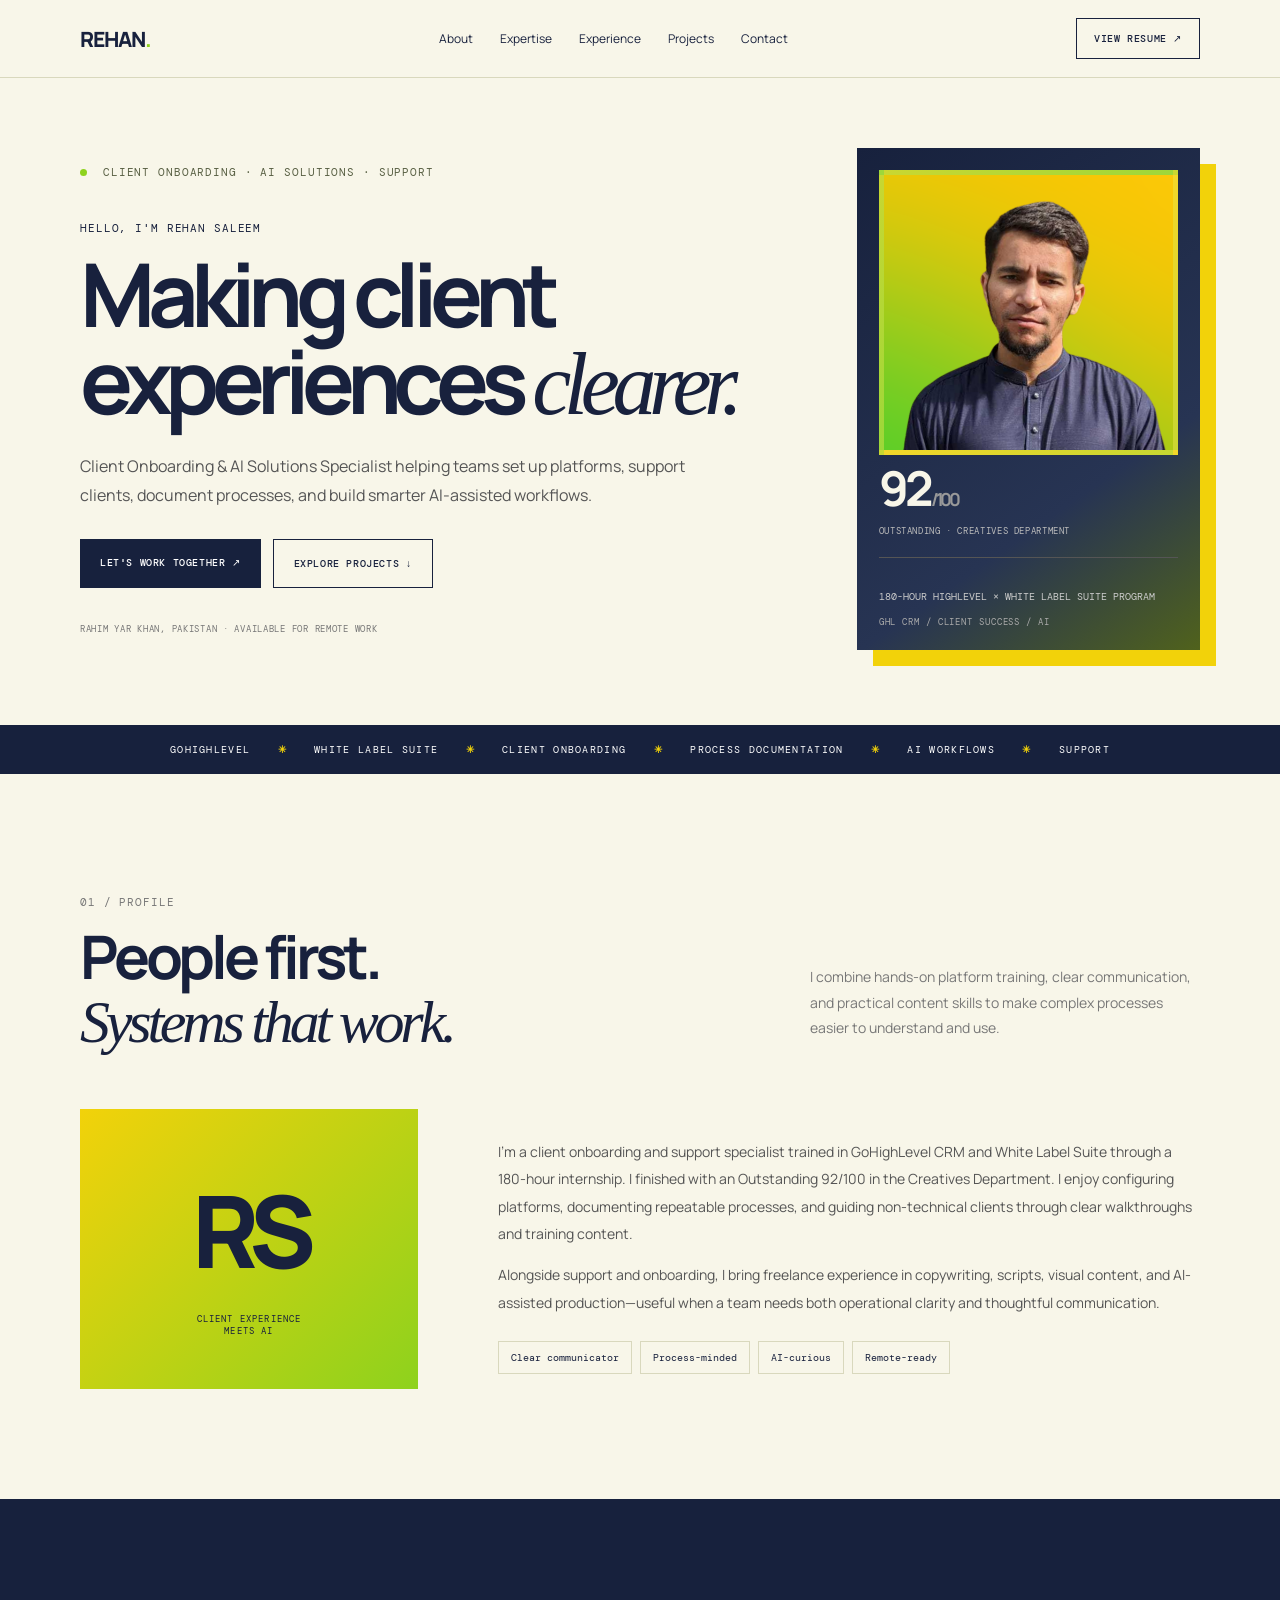
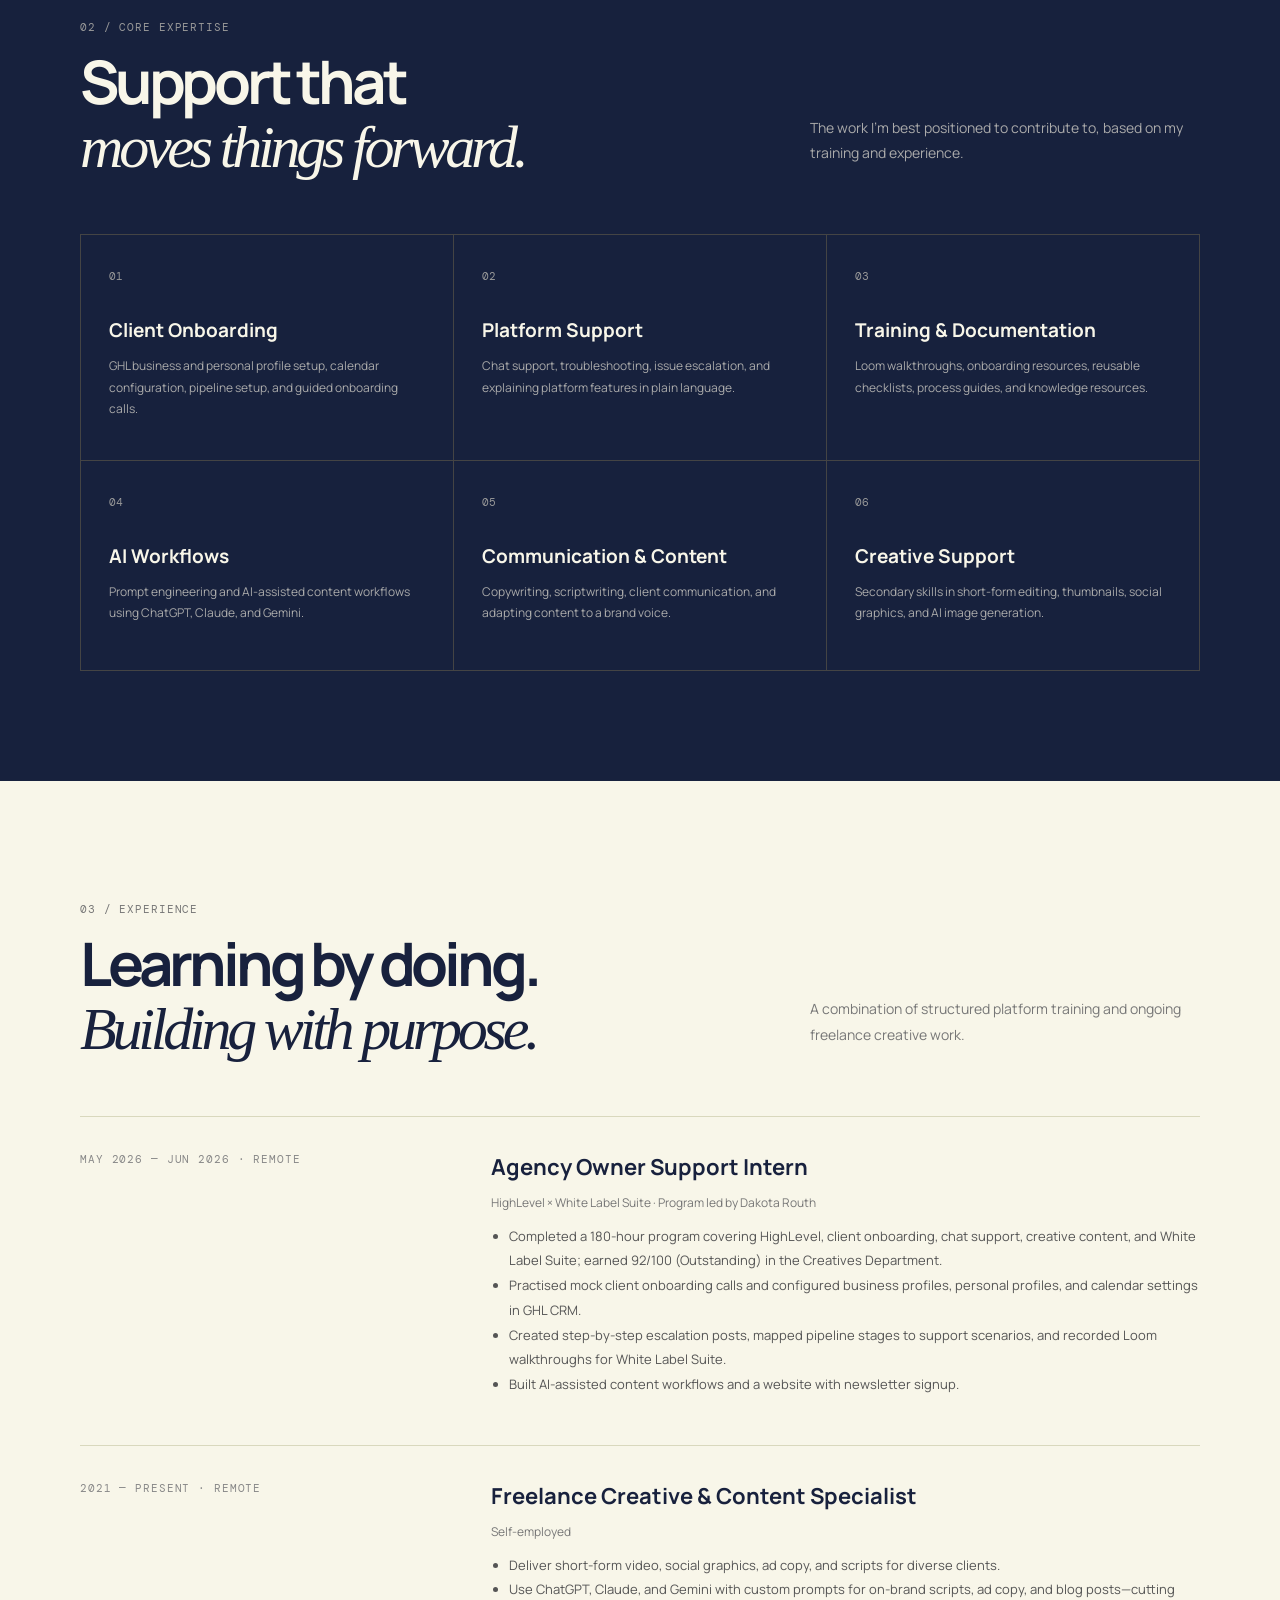
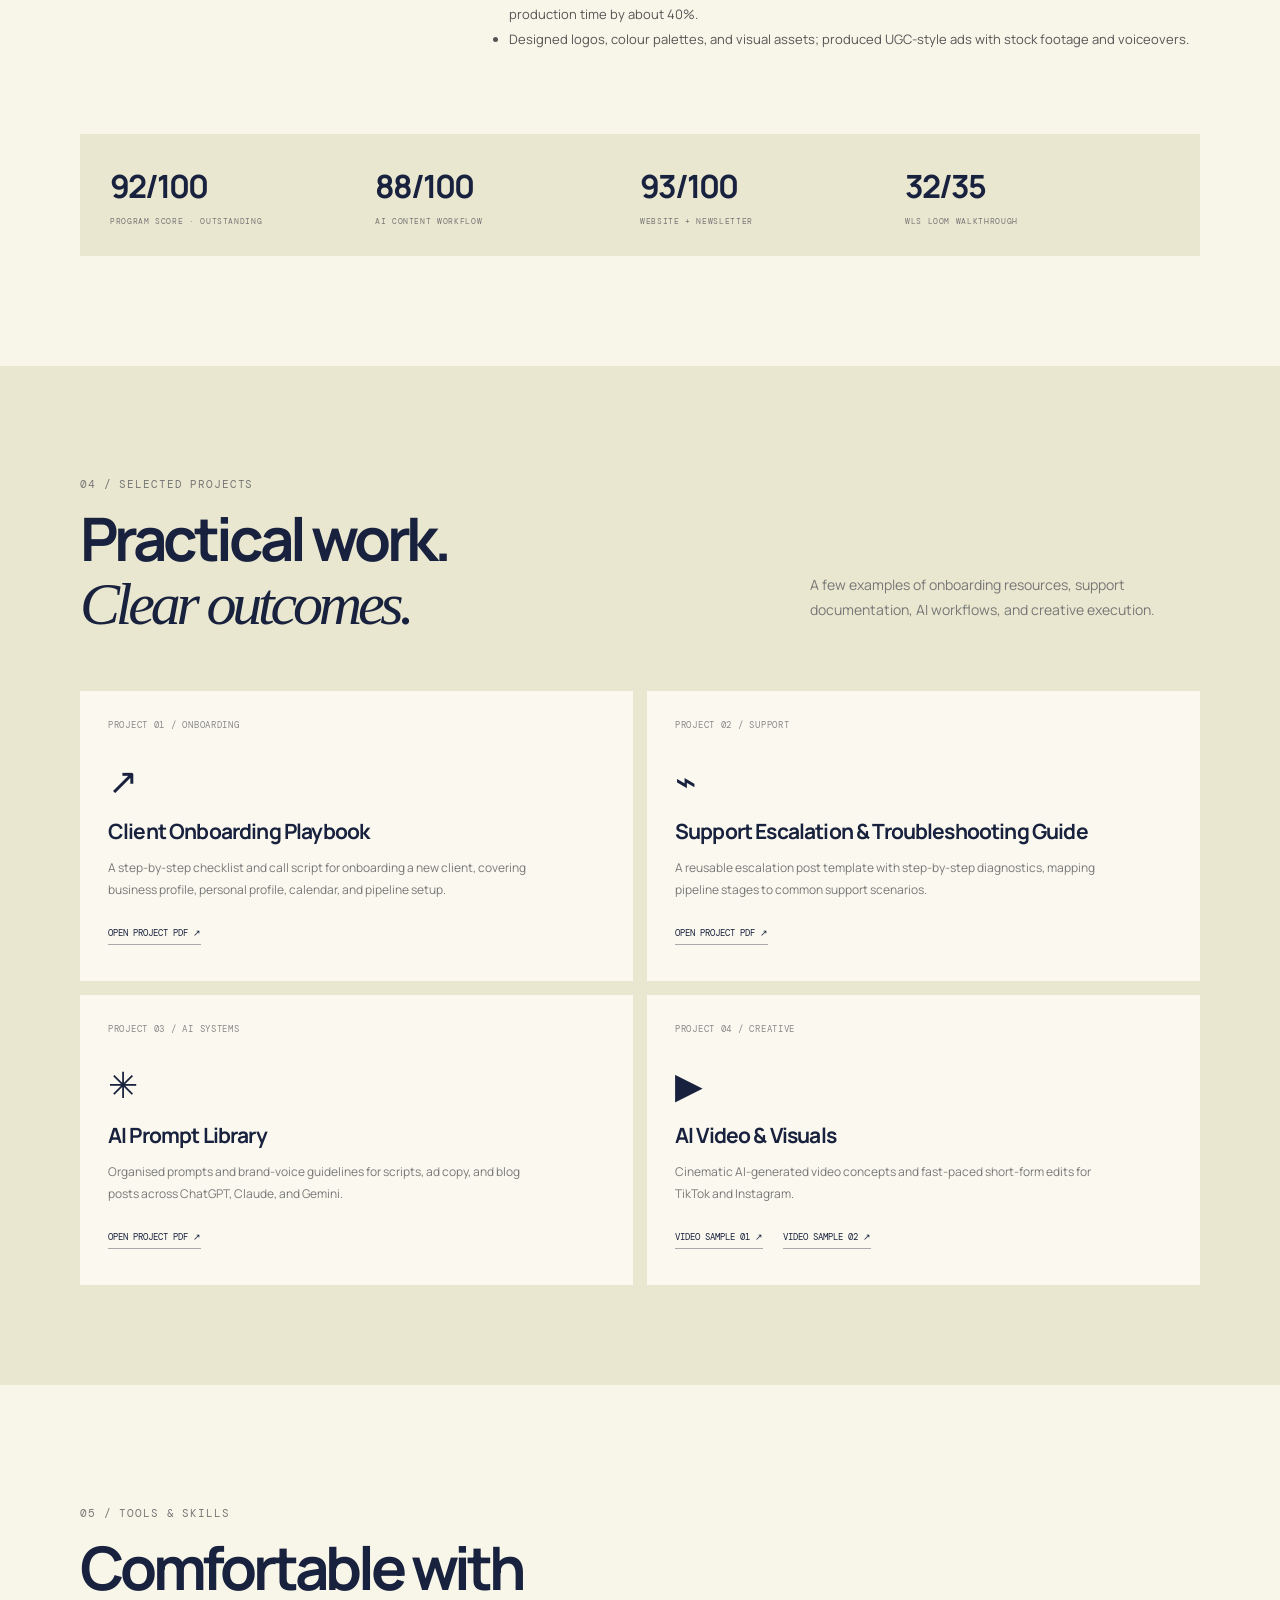
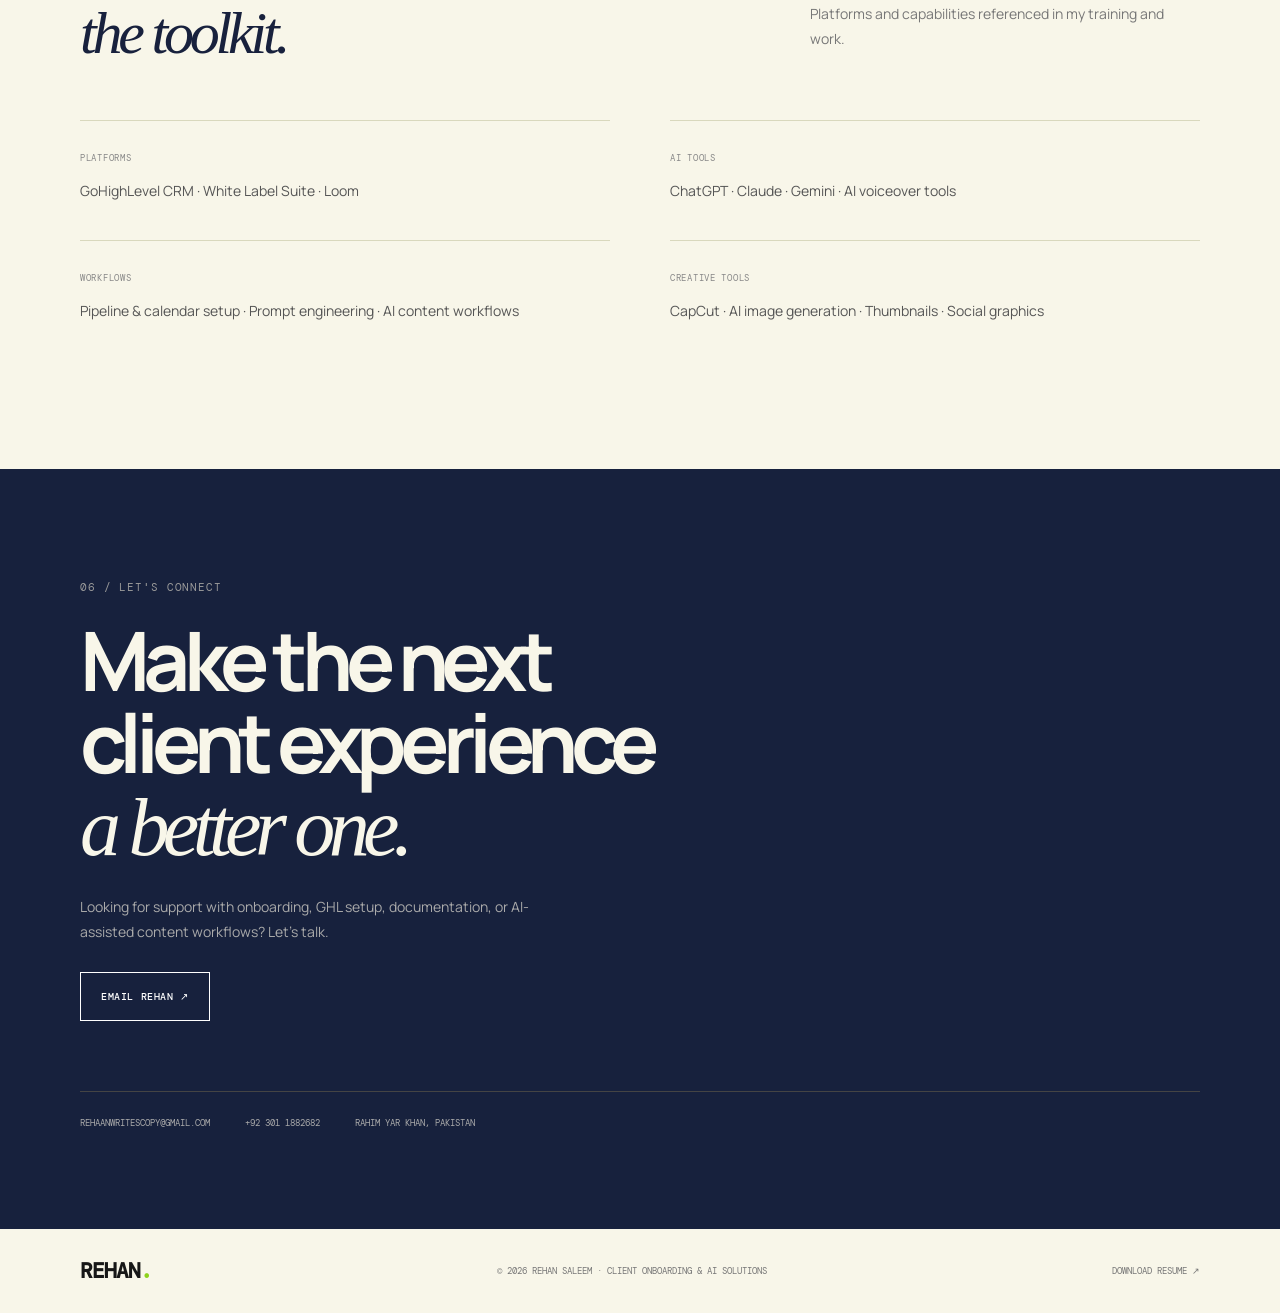
==== commit 08c1d709: "Add files via upload" ====
--- a/index.html
+++ b/index.html
@@ -1 +1 @@
-<!doctype html><html lang="en"><head><meta charset="utf-8"><meta name="viewport" content="width=device-width,initial-scale=1"><meta name="description" content="Rehan Saleem — Client Onboarding & AI Solutions Specialist. GoHighLevel, White Label Suite, client support and AI workflows."><meta name="theme-color" content="#f5f5f2"><title>Rehan Saleem — Client Onboarding & AI Solutions</title><link rel="preconnect" href="https://fonts.googleapis.com"><link rel="preconnect" href="https://fonts.gstatic.com" crossorigin><link href="https://fonts.googleapis.com/css2?family=DM+Mono:wght@400;500&family=Manrope:wght@400;500;600;700;800&display=swap" rel="stylesheet"><link rel="stylesheet" href="styles.css"></head><body><header class="top"><a class="logo" href="#home">REHAN<span>.</span></a><nav id="nav"><a href="#about">About</a><a href="#expertise">Expertise</a><a href="#experience">Experience</a><a href="#work">Projects</a><a href="#contact">Contact</a></nav><a class="navbtn" href="assets/Rehan-Saleem-Resume.pdf" target="_blank">VIEW RESUME ↗</a><button class="hamb" aria-label="Toggle navigation">☰</button></header><main id="home"><section class="hero wrap"><div><p class="eyebrow"><i></i> CLIENT ONBOARDING · AI SOLUTIONS · SUPPORT</p><p class="hello">HELLO, I'M REHAN SALEEM</p><h1>Making client<br>experiences <em>clearer.</em></h1><p class="lead">Client Onboarding & AI Solutions Specialist helping teams set up platforms, support clients, document processes, and build smarter AI-assisted workflows.</p><div class="actions"><a class="btn black" href="#contact">LET'S WORK TOGETHER ↗</a><a class="btn white" href="#work">EXPLORE PROJECTS ↓</a></div><p class="location">RAHIM YAR KHAN, PAKISTAN · AVAILABLE FOR REMOTE WORK</p></div><aside class="hero-card"><div class="monogram">RS</div><div class="score"><strong>92<span>/100</span></strong><small>OUTSTANDING · CREATIVES DEPARTMENT</small></div><div class="cardline"></div><p>180-HOUR HIGHLEVEL × WHITE LABEL SUITE PROGRAM</p><span class="cardtag">GHL CRM / CLIENT SUCCESS / AI</span></aside></section><div class="ticker">GOHIGHLEVEL <b>✳</b> WHITE LABEL SUITE <b>✳</b> CLIENT ONBOARDING <b>✳</b> PROCESS DOCUMENTATION <b>✳</b> AI WORKFLOWS <b>✳</b> SUPPORT</div><section class="section wrap" id="about"><div class="heading"><div><p class="kicker">01 / PROFILE</p><h2>People first.<br><em>Systems that work.</em></h2></div><p class="sub">I combine hands-on platform training, clear communication, and practical content skills to make complex processes easier to understand and use.</p></div><div class="aboutgrid"><div class="aboutmark">RS<span>CLIENT EXPERIENCE<br>MEETS AI</span></div><div><p class="bodycopy">I’m a client onboarding and support specialist trained in GoHighLevel CRM and White Label Suite through a 180-hour internship. I finished with an Outstanding 92/100 in the Creatives Department. I enjoy configuring platforms, documenting repeatable processes, and guiding non-technical clients through clear walkthroughs and training content.</p><p class="bodycopy">Alongside support and onboarding, I bring freelance experience in copywriting, scripts, visual content, and AI-assisted production—useful when a team needs both operational clarity and thoughtful communication.</p><div class="chips"><span>Clear communicator</span><span>Process-minded</span><span>AI-curious</span><span>Remote-ready</span></div></div></div></section><section class="section darksec" id="expertise"><div class="wrap"><div class="heading"><div><p class="kicker">02 / CORE EXPERTISE</p><h2>Support that<br><em>moves things forward.</em></h2></div><p class="sub">The work I’m best positioned to contribute to, based on my training and experience.</p></div><div class="expertgrid"><article><b>01</b><h3>Client Onboarding</h3><p>GHL business and personal profile setup, calendar configuration, pipeline setup, and guided onboarding calls.</p></article><article><b>02</b><h3>Platform Support</h3><p>Chat support, troubleshooting, issue escalation, and explaining platform features in plain language.</p></article><article><b>03</b><h3>Training & Documentation</h3><p>Loom walkthroughs, onboarding resources, reusable checklists, process guides, and knowledge resources.</p></article><article><b>04</b><h3>AI Workflows</h3><p>Prompt engineering and AI-assisted content workflows using ChatGPT, Claude, and Gemini.</p></article><article><b>05</b><h3>Communication & Content</h3><p>Copywriting, scriptwriting, client communication, and adapting content to a brand voice.</p></article><article><b>06</b><h3>Creative Support</h3><p>Secondary skills in short-form editing, thumbnails, social graphics, and AI image generation.</p></article></div></div></section><section class="section wrap" id="experience"><div class="heading"><div><p class="kicker">03 / EXPERIENCE</p><h2>Learning by doing.<br><em>Building with purpose.</em></h2></div><p class="sub">A combination of structured platform training and ongoing freelance creative work.</p></div><div class="timeline"><article><div class="date">MAY 2026 — JUN 2026 · REMOTE</div><div><h3>Agency Owner Support Intern</h3><p class="org">HighLevel × White Label Suite · Program led by Dakota Routh</p><ul><li>Completed a 180-hour program covering HighLevel, client onboarding, chat support, creative content, and White Label Suite; earned 92/100 (Outstanding) in the Creatives Department.</li><li>Practised mock client onboarding calls and configured business profiles, personal profiles, and calendar settings in GHL CRM.</li><li>Created step-by-step escalation posts, mapped pipeline stages to support scenarios, and recorded Loom walkthroughs for White Label Suite.</li><li>Built AI-assisted content workflows and a website with newsletter signup.</li></ul></div></article><article><div class="date">2021 — PRESENT · REMOTE</div><div><h3>Freelance Creative & Content Specialist</h3><p class="org">Self-employed</p><ul><li>Deliver short-form video, social graphics, ad copy, and scripts for diverse clients.</li><li>Use ChatGPT, Claude, and Gemini with custom prompts for on-brand scripts, ad copy, and blog posts—cutting production time by about 40%.</li><li>Designed logos, colour palettes, and visual assets; produced UGC-style ads with stock footage and voiceovers.</li></ul></div></article></div><div class="metrics"><div><strong>92/100</strong><span>PROGRAM SCORE · OUTSTANDING</span></div><div><strong>100/100</strong><span>AI CONTENT WORKFLOW</span></div><div><strong>100/100</strong><span>WEBSITE + NEWSLETTER</span></div><div><strong>32/35</strong><span>WLS LOOM WALKTHROUGH</span></div></div></section><section class="section worksec" id="work"><div class="wrap"><div class="heading"><div><p class="kicker">04 / SELECTED PROJECTS</p><h2>Practical work.<br><em>Clear outcomes.</em></h2></div><p class="sub">A few examples of onboarding resources, support documentation, AI workflows, and creative execution.</p></div><div class="projects"><article><div class="projectnum">PROJECT 01 / ONBOARDING</div><div class="projecticon">↗</div><h3>Client Onboarding Playbook</h3><p>A step-by-step checklist and call script for onboarding a new client, covering business profile, personal profile, calendar, and pipeline setup.</p><a href="assets/documents/client-onboarding-playbook.pdf" target="_blank">OPEN PROJECT PDF ↗</a></article><article><div class="projectnum">PROJECT 02 / SUPPORT</div><div class="projecticon">⌁</div><h3>Support Escalation & Troubleshooting Guide</h3><p>A reusable escalation post template with step-by-step diagnostics, mapping pipeline stages to common support scenarios.</p><a href="assets/documents/support-escalation-guide.pdf" target="_blank">OPEN PROJECT PDF ↗</a></article><article><div class="projectnum">PROJECT 03 / AI SYSTEMS</div><div class="projecticon">✳</div><h3>AI Prompt Library</h3><p>Organised prompts and brand-voice guidelines for scripts, ad copy, and blog posts across ChatGPT, Claude, and Gemini.</p><a href="assets/documents/ai-prompt-library.pdf" target="_blank">OPEN PROJECT PDF ↗</a></article><article><div class="projectnum">PROJECT 04 / CREATIVE</div><div class="projecticon">▶</div><h3>AI Video & Visuals</h3><p>Cinematic AI-generated video concepts and fast-paced short-form edits for TikTok and Instagram.</p><div class="videolinks"><a href="assets/video/ai-ugc-sample-1.mp4" target="_blank">VIDEO SAMPLE 01 ↗</a><a href="assets/video/ai-ugc-sample-2.mp4" target="_blank">VIDEO SAMPLE 02 ↗</a></div></article></div></div></section><section class="section wrap" id="tools"><div class="heading"><div><p class="kicker">05 / TOOLS & SKILLS</p><h2>Comfortable with<br><em>the toolkit.</em></h2></div><p class="sub">Platforms and capabilities referenced in my training and work.</p></div><div class="toolgrid"><div><h3>PLATFORMS</h3><p>GoHighLevel CRM · White Label Suite · Loom</p></div><div><h3>AI TOOLS</h3><p>ChatGPT · Claude · Gemini · AI voiceover tools</p></div><div><h3>WORKFLOWS</h3><p>Pipeline & calendar setup · Prompt engineering · AI content workflows</p></div><div><h3>CREATIVE TOOLS</h3><p>CapCut · AI image generation · Thumbnails · Social graphics</p></div></div></section><section class="contact" id="contact"><div class="wrap"><p class="kicker">06 / LET'S CONNECT</p><h2>Make the next<br>client experience<br><em>a better one.</em></h2><p>Looking for support with onboarding, GHL setup, documentation, or AI-assisted content workflows? Let's talk.</p><a class="btn white" href="mailto:rehaanwritescopy@gmail.com">EMAIL REHAN ↗</a><div class="contactdetails"><a href="mailto:rehaanwritescopy@gmail.com">REHAANWRITESCOPY@GMAIL.COM</a><span>+92 301 1882682</span><span>RAHIM YAR KHAN, PAKISTAN</span></div></div></section></main><footer class="footer"><a class="logo" href="#home">REHAN<span>.</span></a><span>© 2026 REHAN SALEEM · CLIENT ONBOARDING & AI SOLUTIONS</span><a href="assets/Rehan-Saleem-Resume.pdf" target="_blank">DOWNLOAD RESUME ↗</a></footer><script src="app.js"></script></body></html>
+<!doctype html><html lang="en"><head><meta charset="utf-8"><meta name="viewport" content="width=device-width,initial-scale=1"><meta name="description" content="Rehan Saleem — Client Onboarding & AI Solutions Specialist. GoHighLevel, White Label Suite, client support and AI workflows."><meta name="theme-color" content="#f2d20a"><title>Rehan Saleem — Client Onboarding & AI Solutions</title><link rel="preconnect" href="https://fonts.googleapis.com"><link rel="preconnect" href="https://fonts.gstatic.com" crossorigin><link href="https://fonts.googleapis.com/css2?family=DM+Mono:wght@400;500&family=Manrope:wght@400;500;600;700;800&display=swap" rel="stylesheet"><link rel="stylesheet" href="styles.css"></head><body><header class="top"><a class="logo" href="#home">REHAN<span>.</span></a><nav id="nav"><a href="#about">About</a><a href="#expertise">Expertise</a><a href="#experience">Experience</a><a href="#work">Projects</a><a href="#contact">Contact</a></nav><a class="navbtn" href="assets/Rehan-Saleem-Resume.pdf" target="_blank">VIEW RESUME ↗</a><button class="hamb" aria-label="Toggle navigation">☰</button></header><main id="home"><section class="hero wrap"><div><p class="eyebrow"><i></i> CLIENT ONBOARDING · AI SOLUTIONS · SUPPORT</p><p class="hello">HELLO, I'M REHAN SALEEM</p><h1>Making client<br>experiences <em>clearer.</em></h1><p class="lead">Client Onboarding & AI Solutions Specialist helping teams set up platforms, support clients, document processes, and build smarter AI-assisted workflows.</p><div class="actions"><a class="btn black" href="#contact">LET'S WORK TOGETHER ↗</a><a class="btn white" href="#work">EXPLORE PROJECTS ↓</a></div><p class="location">RAHIM YAR KHAN, PAKISTAN · AVAILABLE FOR REMOTE WORK</p></div><aside class="hero-card"><img class="portrait" src="assets/headshot.png" alt="Portrait of Rehan Saleem"><div class="score"><strong>92<span>/100</span></strong><small>OUTSTANDING · CREATIVES DEPARTMENT</small></div><div class="cardline"></div><p>180-HOUR HIGHLEVEL × WHITE LABEL SUITE PROGRAM</p><span class="cardtag">GHL CRM / CLIENT SUCCESS / AI</span></aside></section><div class="ticker">GOHIGHLEVEL <b>✳</b> WHITE LABEL SUITE <b>✳</b> CLIENT ONBOARDING <b>✳</b> PROCESS DOCUMENTATION <b>✳</b> AI WORKFLOWS <b>✳</b> SUPPORT</div><section class="section wrap" id="about"><div class="heading"><div><p class="kicker">01 / PROFILE</p><h2>People first.<br><em>Systems that work.</em></h2></div><p class="sub">I combine hands-on platform training, clear communication, and practical content skills to make complex processes easier to understand and use.</p></div><div class="aboutgrid"><div class="aboutmark">RS<span>CLIENT EXPERIENCE<br>MEETS AI</span></div><div><p class="bodycopy">I’m a client onboarding and support specialist trained in GoHighLevel CRM and White Label Suite through a 180-hour internship. I finished with an Outstanding 92/100 in the Creatives Department. I enjoy configuring platforms, documenting repeatable processes, and guiding non-technical clients through clear walkthroughs and training content.</p><p class="bodycopy">Alongside support and onboarding, I bring freelance experience in copywriting, scripts, visual content, and AI-assisted production—useful when a team needs both operational clarity and thoughtful communication.</p><div class="chips"><span>Clear communicator</span><span>Process-minded</span><span>AI-curious</span><span>Remote-ready</span></div></div></div></section><section class="section darksec" id="expertise"><div class="wrap"><div class="heading"><div><p class="kicker">02 / CORE EXPERTISE</p><h2>Support that<br><em>moves things forward.</em></h2></div><p class="sub">The work I’m best positioned to contribute to, based on my training and experience.</p></div><div class="expertgrid"><article><b>01</b><h3>Client Onboarding</h3><p>GHL business and personal profile setup, calendar configuration, pipeline setup, and guided onboarding calls.</p></article><article><b>02</b><h3>Platform Support</h3><p>Chat support, troubleshooting, issue escalation, and explaining platform features in plain language.</p></article><article><b>03</b><h3>Training & Documentation</h3><p>Loom walkthroughs, onboarding resources, reusable checklists, process guides, and knowledge resources.</p></article><article><b>04</b><h3>AI Workflows</h3><p>Prompt engineering and AI-assisted content workflows using ChatGPT, Claude, and Gemini.</p></article><article><b>05</b><h3>Communication & Content</h3><p>Copywriting, scriptwriting, client communication, and adapting content to a brand voice.</p></article><article><b>06</b><h3>Creative Support</h3><p>Secondary skills in short-form editing, thumbnails, social graphics, and AI image generation.</p></article></div></div></section><section class="section wrap" id="experience"><div class="heading"><div><p class="kicker">03 / EXPERIENCE</p><h2>Learning by doing.<br><em>Building with purpose.</em></h2></div><p class="sub">A combination of structured platform training and ongoing freelance creative work.</p></div><div class="timeline"><article><div class="date">MAY 2026 — JUN 2026 · REMOTE</div><div><h3>Agency Owner Support Intern</h3><p class="org">HighLevel × White Label Suite · Program led by Dakota Routh</p><ul><li>Completed a 180-hour program covering HighLevel, client onboarding, chat support, creative content, and White Label Suite; earned 92/100 (Outstanding) in the Creatives Department.</li><li>Practised mock client onboarding calls and configured business profiles, personal profiles, and calendar settings in GHL CRM.</li><li>Created step-by-step escalation posts, mapped pipeline stages to support scenarios, and recorded Loom walkthroughs for White Label Suite.</li><li>Built AI-assisted content workflows and a website with newsletter signup.</li></ul></div></article><article><div class="date">2021 — PRESENT · REMOTE</div><div><h3>Freelance Creative & Content Specialist</h3><p class="org">Self-employed</p><ul><li>Deliver short-form video, social graphics, ad copy, and scripts for diverse clients.</li><li>Use ChatGPT, Claude, and Gemini with custom prompts for on-brand scripts, ad copy, and blog posts—cutting production time by about 40%.</li><li>Designed logos, colour palettes, and visual assets; produced UGC-style ads with stock footage and voiceovers.</li></ul></div></article></div><div class="metrics"><div><strong>92/100</strong><span>PROGRAM SCORE · OUTSTANDING</span></div><div><strong>88/100</strong><span>AI CONTENT WORKFLOW</span></div><div><strong>93/100</strong><span>WEBSITE + NEWSLETTER</span></div><div><strong>32/35</strong><span>WLS LOOM WALKTHROUGH</span></div></div></section><section class="section worksec" id="work"><div class="wrap"><div class="heading"><div><p class="kicker">04 / SELECTED PROJECTS</p><h2>Practical work.<br><em>Clear outcomes.</em></h2></div><p class="sub">A few examples of onboarding resources, support documentation, AI workflows, and creative execution.</p></div><div class="projects"><article><div class="projectnum">PROJECT 01 / ONBOARDING</div><div class="projecticon">↗</div><h3>Client Onboarding Playbook</h3><p>A step-by-step checklist and call script for onboarding a new client, covering business profile, personal profile, calendar, and pipeline setup.</p><a href="assets/documents/client-onboarding-playbook.pdf" target="_blank">OPEN PROJECT PDF ↗</a></article><article><div class="projectnum">PROJECT 02 / SUPPORT</div><div class="projecticon">⌁</div><h3>Support Escalation & Troubleshooting Guide</h3><p>A reusable escalation post template with step-by-step diagnostics, mapping pipeline stages to common support scenarios.</p><a href="assets/documents/support-escalation-guide.pdf" target="_blank">OPEN PROJECT PDF ↗</a></article><article><div class="projectnum">PROJECT 03 / AI SYSTEMS</div><div class="projecticon">✳</div><h3>AI Prompt Library</h3><p>Organised prompts and brand-voice guidelines for scripts, ad copy, and blog posts across ChatGPT, Claude, and Gemini.</p><a href="assets/documents/ai-prompt-library.pdf" target="_blank">OPEN PROJECT PDF ↗</a></article><article><div class="projectnum">PROJECT 04 / CREATIVE</div><div class="projecticon">▶</div><h3>AI Video & Visuals</h3><p>Cinematic AI-generated video concepts and fast-paced short-form edits for TikTok and Instagram.</p><div class="videolinks"><a href="assets/video/ai-ugc-sample-1.mp4" target="_blank">VIDEO SAMPLE 01 ↗</a><a href="assets/video/ai-ugc-sample-2.mp4" target="_blank">VIDEO SAMPLE 02 ↗</a></div></article></div></div></section><section class="section wrap" id="tools"><div class="heading"><div><p class="kicker">05 / TOOLS & SKILLS</p><h2>Comfortable with<br><em>the toolkit.</em></h2></div><p class="sub">Platforms and capabilities referenced in my training and work.</p></div><div class="toolgrid"><div><h3>PLATFORMS</h3><p>GoHighLevel CRM · White Label Suite · Loom</p></div><div><h3>AI TOOLS</h3><p>ChatGPT · Claude · Gemini · AI voiceover tools</p></div><div><h3>WORKFLOWS</h3><p>Pipeline & calendar setup · Prompt engineering · AI content workflows</p></div><div><h3>CREATIVE TOOLS</h3><p>CapCut · AI image generation · Thumbnails · Social graphics</p></div></div></section><section class="contact" id="contact"><div class="wrap"><p class="kicker">06 / LET'S CONNECT</p><h2>Make the next<br>client experience<br><em>a better one.</em></h2><p>Looking for support with onboarding, GHL setup, documentation, or AI-assisted content workflows? Let's talk.</p><a class="btn white" href="mailto:rehaanwritescopy@gmail.com">EMAIL REHAN ↗</a><div class="contactdetails"><a href="mailto:rehaanwritescopy@gmail.com">REHAANWRITESCOPY@GMAIL.COM</a><span>+92 301 1882682</span><span>RAHIM YAR KHAN, PAKISTAN</span></div></div></section></main><footer class="footer"><a class="logo" href="#home">REHAN<span>.</span></a><span>© 2026 REHAN SALEEM · CLIENT ONBOARDING & AI SOLUTIONS</span><a href="assets/Rehan-Saleem-Resume.pdf" target="_blank">DOWNLOAD RESUME ↗</a></footer><script src="app.js"></script></body></html>
--- a/styles.css
+++ b/styles.css
@@ -1 +1,4 @@
-:root{--paper:#f5f5f2;--ink:#171717;--muted:#777;--line:#d8d8d2}*{box-sizing:border-box}html{scroll-behavior:smooth}body{margin:0;background:var(--paper);color:var(--ink);font-family:Manrope,Arial,sans-serif}a{color:inherit;text-decoration:none}.wrap{width:min(1120px,calc(100% - 48px));margin:auto}.top{height:78px;padding:0 max(24px,calc((100vw - 1120px)/2));display:flex;align-items:center;justify-content:space-between;border-bottom:1px solid var(--line);position:sticky;top:0;background:#f5f5f2ed;backdrop-filter:blur(12px);z-index:5}.logo{font-size:21px;font-weight:800;letter-spacing:-1px}.logo span{color:#888}.top nav{display:flex;gap:27px;font-size:12px}.top nav a:hover,.footer a:hover{opacity:.55}.navbtn,.btn{font:500 10px 'DM Mono',monospace;letter-spacing:.06em}.navbtn{border:1px solid var(--ink);padding:13px 17px}.hamb{display:none;background:none;border:0;font-size:22px}.hero{min-height:590px;display:grid;grid-template-columns:1.4fr .7fr;align-items:center;gap:90px;padding-top:70px;padding-bottom:75px}.eyebrow,.kicker,.hello,.location,.date,.projectnum,.toolgrid h3,.metrics span{font:11px 'DM Mono',monospace;letter-spacing:.08em}.eyebrow{color:#555}.eyebrow i{display:inline-block;width:7px;height:7px;border-radius:50%;background:#222;margin-right:8px}.hello{margin-top:42px}.hero h1{font-size:clamp(54px,7vw,88px);letter-spacing:-.085em;line-height:.99;margin:15px 0 24px}.hero h1 em,h2 em{font-family:Georgia,serif;font-weight:400}.lead{font-size:16px;line-height:1.8;color:#555;max-width:650px}.actions{display:flex;gap:12px;margin:30px 0}.btn{display:inline-block;padding:17px 20px}.black{background:#171717;color:white}.white{border:1px solid currentColor}.location{font-size:9px;color:#777;margin-top:35px}.hero-card{background:#1b1b1b;color:#f4f4f0;min-height:355px;padding:30px;display:flex;flex-direction:column;justify-content:space-between;box-shadow:16px 16px 0 #d9d9d2}.monogram{font-size:100px;font-weight:800;letter-spacing:-.1em;line-height:1}.score strong{font-size:48px;letter-spacing:-.07em}.score strong span{font-size:18px;color:#999}.score small{display:block;font:9px 'DM Mono';letter-spacing:.07em;color:#bbb;margin-top:5px}.cardline{border-top:1px solid #555;margin:20px 0}.hero-card p{font:10px 'DM Mono';line-height:1.8;color:#ccc}.cardtag{font:9px 'DM Mono';letter-spacing:.1em;color:#aaa}.ticker{background:#1b1b1b;color:white;padding:18px 20px;text-align:center;font:10px 'DM Mono';letter-spacing:.13em}.ticker b{padding:0 20px;color:#aaa}.section{padding-top:110px;padding-bottom:110px}.heading{display:flex;justify-content:space-between;align-items:end;gap:50px;margin-bottom:55px}.kicker{color:#777}.heading h2{font-size:clamp(38px,5vw,60px);letter-spacing:-.07em;line-height:1.05;margin:16px 0 0}.sub{max-width:390px;color:#777;font-size:14px;line-height:1.8}.aboutgrid{display:grid;grid-template-columns:.65fr 1.35fr;gap:80px;align-items:center}.aboutmark{height:280px;background:#e6e6e0;display:flex;align-items:center;justify-content:center;flex-direction:column;font-size:100px;font-weight:800;letter-spacing:-.1em}.aboutmark span{font:9px 'DM Mono';letter-spacing:.13em;text-align:center;margin-top:15px}.bodycopy{font-size:14px;color:#555;line-height:1.95}.chips{display:flex;gap:8px;flex-wrap:wrap;margin-top:25px}.chips span{border:1px solid var(--line);padding:9px 12px;font:10px 'DM Mono'}.darksec,.contact{background:#191919;color:#f5f5f2}.darksec .sub,.contact>div>p:not(.kicker){color:#aaa}.darksec .kicker,.contact .kicker{color:#999}.expertgrid{display:grid;grid-template-columns:repeat(3,1fr);border-top:1px solid #444;border-left:1px solid #444}.expertgrid article{padding:28px;min-height:210px;border-right:1px solid #444;border-bottom:1px solid #444}.expertgrid article>b{font:11px 'DM Mono';color:#999}.expertgrid h3{font-size:19px;margin:32px 0 10px}.expertgrid p{font-size:12px;line-height:1.8;color:#aaa}.timeline article{display:grid;grid-template-columns:.65fr 1.35fr;gap:70px;padding:35px 0;border-top:1px solid var(--line)}.date{color:#888}.timeline h3{font-size:22px;margin:0 0 8px}.org{font-size:12px;color:#777}.timeline ul{padding-left:18px;color:#555;font-size:13px;line-height:1.9}.metrics{display:grid;grid-template-columns:repeat(4,1fr);background:#e9e9e3;margin-top:35px;padding:30px}.metrics div{display:flex;flex-direction:column;gap:8px}.metrics strong{font-size:32px;letter-spacing:-.06em}.metrics span{font-size:8px;color:#777}.worksec{background:#e9e9e3;padding:100px 0}.projects{display:grid;grid-template-columns:repeat(2,1fr);gap:14px}.projects article{background:var(--paper);padding:28px;min-height:290px;position:relative}.projectnum{color:#888;font-size:9px}.projecticon{font-size:36px;margin:25px 0 12px}.projects h3{font-size:21px;letter-spacing:-.04em;margin:0 0 12px}.projects p{font-size:12px;line-height:1.8;color:#777;max-width:440px}.projects article>a,.videolinks a{display:inline-block;margin-top:14px;font:9px 'DM Mono';border-bottom:1px solid #aaa;padding-bottom:5px}.videolinks{display:flex;gap:20px}.toolgrid{display:grid;grid-template-columns:repeat(2,1fr);gap:0 60px}.toolgrid div{border-top:1px solid var(--line);padding:22px 0}.toolgrid h3{font-size:9px;color:#888}.toolgrid p{font-size:14px;color:#555;line-height:1.8}.contact{padding:100px 0}.contact h2{font-size:clamp(50px,7vw,82px);line-height:1;letter-spacing:-.08em;margin:25px 0}.contact>div>p:not(.kicker){max-width:450px;font-size:14px;line-height:1.8;margin-bottom:28px}.contact .white{color:white}.contactdetails{display:flex;gap:35px;flex-wrap:wrap;border-top:1px solid #444;margin-top:70px;padding-top:25px;font:9px 'DM Mono';color:#aaa}.footer{display:flex;align-items:center;justify-content:space-between;padding:28px max(24px,calc((100vw - 1120px)/2));font:9px 'DM Mono';color:#777;gap:15px}.footer .logo{color:#171717}@media(max-width:760px){.top{height:68px}.top nav{display:none;position:absolute;top:68px;left:0;right:0;background:var(--paper);padding:22px 24px;flex-direction:column;border-bottom:1px solid var(--line)}.top nav.open{display:flex}.navbtn{margin-left:auto;margin-right:15px;padding:10px}.hamb{display:block}.hero{grid-template-columns:1fr;gap:45px;padding-top:55px}.hero-card{max-width:420px;width:100%;min-height:300px}.heading{display:block}.sub{margin-top:22px}.aboutgrid{grid-template-columns:1fr;gap:35px}.aboutmark{height:210px}.expertgrid{grid-template-columns:1fr 1fr}.timeline article{grid-template-columns:1fr;gap:18px}.metrics{grid-template-columns:1fr 1fr;gap:25px}.projects{grid-template-columns:1fr}.toolgrid{grid-template-columns:1fr}.section{padding-top:75px;padding-bottom:75px}.worksec{padding:75px 0}.contact{padding:75px 0}.footer{flex-wrap:wrap}.footer>span{order:3;width:100%}}@media(max-width:420px){.wrap{width:calc(100% - 34px)}.hero h1{font-size:54px}.actions{flex-direction:column;align-items:flex-start}.expertgrid{grid-template-columns:1fr}.metrics{padding:22px}.metrics strong{font-size:27px}.contactdetails{flex-direction:column;gap:15px}}
+:root{--paper:#f8f6e9;--ink:#18213d;--muted:#626b63;--line:#d9d8bd;--sun:#f2d20a;--lime:#8ed21d;--navy:#17213d;--olive:#c8d51a}*{box-sizing:border-box}html{scroll-behavior:smooth}body{margin:0;background:var(--paper);color:var(--ink);font-family:Manrope,Arial,sans-serif}a{color:inherit;text-decoration:none}.wrap{width:min(1120px,calc(100% - 48px));margin:auto}.top{height:78px;padding:0 max(24px,calc((100vw - 1120px)/2));display:flex;align-items:center;justify-content:space-between;border-bottom:1px solid var(--line);position:sticky;top:0;background:#f8f6e9ed;backdrop-filter:blur(12px);z-index:5}.logo{font-size:21px;font-weight:800;letter-spacing:-1px}.logo span{color:#8ed21d}.top nav{display:flex;gap:27px;font-size:12px}.top nav a:hover,.footer a:hover{opacity:.55}.navbtn,.btn{font:500 10px 'DM Mono',monospace;letter-spacing:.06em}.navbtn{border:1px solid var(--ink);padding:13px 17px}.hamb{display:none;background:none;border:0;font-size:22px}.hero{min-height:590px;display:grid;grid-template-columns:1.4fr .7fr;align-items:center;gap:90px;padding-top:70px;padding-bottom:75px}.eyebrow,.kicker,.hello,.location,.date,.projectnum,.toolgrid h3,.metrics span{font:11px 'DM Mono',monospace;letter-spacing:.08em}.eyebrow{color:#596044}.eyebrow i{display:inline-block;width:7px;height:7px;border-radius:50%;background:var(--lime);margin-right:8px}.hello{margin-top:42px}.hero h1{font-size:clamp(54px,7vw,88px);letter-spacing:-.085em;line-height:.99;margin:15px 0 24px}.hero h1 em,h2 em{font-family:Georgia,serif;font-weight:400}.lead{font-size:16px;line-height:1.8;color:#555;max-width:650px}.actions{display:flex;gap:12px;margin:30px 0}.btn{display:inline-block;padding:17px 20px}.black{background:var(--navy);color:white}.white{border:1px solid currentColor}.location{font-size:9px;color:#777;margin-top:35px}.hero-card{background:linear-gradient(145deg,#17213d 0%,#273453 68%,#50621c 100%);color:#f8f6e9;min-height:470px;padding:22px;display:flex;flex-direction:column;justify-content:space-between;box-shadow:16px 16px 0 var(--sun)}.portrait{display:block;width:100%;height:285px;object-fit:cover;object-position:center 25%;background:linear-gradient(135deg,var(--sun),var(--lime));border:5px solid rgba(248,246,233,.14)}.monogram{font-size:100px;font-weight:800;letter-spacing:-.1em;line-height:1}.score strong{font-size:48px;letter-spacing:-.07em}.score strong span{font-size:18px;color:#999}.score small{display:block;font:9px 'DM Mono';letter-spacing:.07em;color:#bbb;margin-top:5px}.cardline{border-top:1px solid #555;margin:20px 0}.hero-card p{font:10px 'DM Mono';line-height:1.8;color:#ccc}.cardtag{font:9px 'DM Mono';letter-spacing:.1em;color:#aaa}.ticker{background:var(--navy);color:white;padding:18px 20px;text-align:center;font:10px 'DM Mono';letter-spacing:.13em}.ticker b{padding:0 20px;color:var(--sun)}.section{padding-top:110px;padding-bottom:110px}.heading{display:flex;justify-content:space-between;align-items:end;gap:50px;margin-bottom:55px}.kicker{color:#777}.heading h2{font-size:clamp(38px,5vw,60px);letter-spacing:-.07em;line-height:1.05;margin:16px 0 0}.sub{max-width:390px;color:#777;font-size:14px;line-height:1.8}.aboutgrid{display:grid;grid-template-columns:.65fr 1.35fr;gap:80px;align-items:center}.aboutmark{height:280px;background:linear-gradient(135deg,var(--sun),var(--lime));display:flex;align-items:center;justify-content:center;flex-direction:column;font-size:100px;font-weight:800;letter-spacing:-.1em}.aboutmark span{font:9px 'DM Mono';letter-spacing:.13em;text-align:center;margin-top:15px}.bodycopy{font-size:14px;color:#555;line-height:1.95}.chips{display:flex;gap:8px;flex-wrap:wrap;margin-top:25px}.chips span{border:1px solid var(--line);padding:9px 12px;font:10px 'DM Mono'}.darksec,.contact{background:#17213d;color:#f8f6e9}.darksec .sub,.contact>div>p:not(.kicker){color:#aaa}.darksec .kicker,.contact .kicker{color:#999}.expertgrid{display:grid;grid-template-columns:repeat(3,1fr);border-top:1px solid #444;border-left:1px solid #444}.expertgrid article{padding:28px;min-height:210px;border-right:1px solid #444;border-bottom:1px solid #444}.expertgrid article>b{font:11px 'DM Mono';color:#999}.expertgrid h3{font-size:19px;margin:32px 0 10px}.expertgrid p{font-size:12px;line-height:1.8;color:#aaa}.timeline article{display:grid;grid-template-columns:.65fr 1.35fr;gap:70px;padding:35px 0;border-top:1px solid var(--line)}.date{color:#888}.timeline h3{font-size:22px;margin:0 0 8px}.org{font-size:12px;color:#777}.timeline ul{padding-left:18px;color:#555;font-size:13px;line-height:1.9}.metrics{display:grid;grid-template-columns:repeat(4,1fr);background:#e9e7cf;margin-top:35px;padding:30px}.metrics div{display:flex;flex-direction:column;gap:8px}.metrics strong{font-size:32px;letter-spacing:-.06em}.metrics span{font-size:8px;color:#777}.worksec{background:#e9e7cf;padding:100px 0}.projects{display:grid;grid-template-columns:repeat(2,1fr);gap:14px}.projects article{background:#fbf9ef;padding:28px;min-height:290px;position:relative}.projectnum{color:#888;font-size:9px}.projecticon{font-size:36px;margin:25px 0 12px}.projects h3{font-size:21px;letter-spacing:-.04em;margin:0 0 12px}.projects p{font-size:12px;line-height:1.8;color:#777;max-width:440px}.projects article>a,.videolinks a{display:inline-block;margin-top:14px;font:9px 'DM Mono';border-bottom:1px solid #aaa;padding-bottom:5px}.videolinks{display:flex;gap:20px}.toolgrid{display:grid;grid-template-columns:repeat(2,1fr);gap:0 60px}.toolgrid div{border-top:1px solid var(--line);padding:22px 0}.toolgrid h3{font-size:9px;color:#888}.toolgrid p{font-size:14px;color:#555;line-height:1.8}.contact{padding:100px 0}.contact h2{font-size:clamp(50px,7vw,82px);line-height:1;letter-spacing:-.08em;margin:25px 0}.contact>div>p:not(.kicker){max-width:450px;font-size:14px;line-height:1.8;margin-bottom:28px}.contact .white{color:white}.contactdetails{display:flex;gap:35px;flex-wrap:wrap;border-top:1px solid #444;margin-top:70px;padding-top:25px;font:9px 'DM Mono';color:#aaa}.footer{display:flex;align-items:center;justify-content:space-between;padding:28px max(24px,calc((100vw - 1120px)/2));font:9px 'DM Mono';color:#777;gap:15px}.footer .logo{color:#171717}@media(max-width:760px){.top{height:68px}.top nav{display:none;position:absolute;top:68px;left:0;right:0;background:var(--paper);padding:22px 24px;flex-direction:column;border-bottom:1px solid var(--line)}.top nav.open{display:flex}.navbtn{margin-left:auto;margin-right:15px;padding:10px}.hamb{display:block}.hero{grid-template-columns:1fr;gap:45px;padding-top:55px}.hero-card{max-width:420px;width:100%;min-height:300px}.heading{display:block}.sub{margin-top:22px}.aboutgrid{grid-template-columns:1fr;gap:35px}.aboutmark{height:210px}.expertgrid{grid-template-columns:1fr 1fr}.timeline article{grid-template-columns:1fr;gap:18px}.metrics{grid-template-columns:1fr 1fr;gap:25px}.projects{grid-template-columns:1fr}.toolgrid{grid-template-columns:1fr}.section{padding-top:75px;padding-bottom:75px}.worksec{padding:75px 0}.contact{padding:75px 0}.footer{flex-wrap:wrap}.footer>span{order:3;width:100%}}@media(max-width:420px){.wrap{width:calc(100% - 34px)}.hero h1{font-size:54px}.actions{flex-direction:column;align-items:flex-start}.expertgrid{grid-template-columns:1fr}.metrics{padding:22px}.metrics strong{font-size:27px}.contactdetails{flex-direction:column;gap:15px}}
+
+/* Portrait and sunflower/lime palette */
+@media(max-width:760px){.hero-card{min-height:420px}.portrait{height:250px;object-position:center 22%}}
